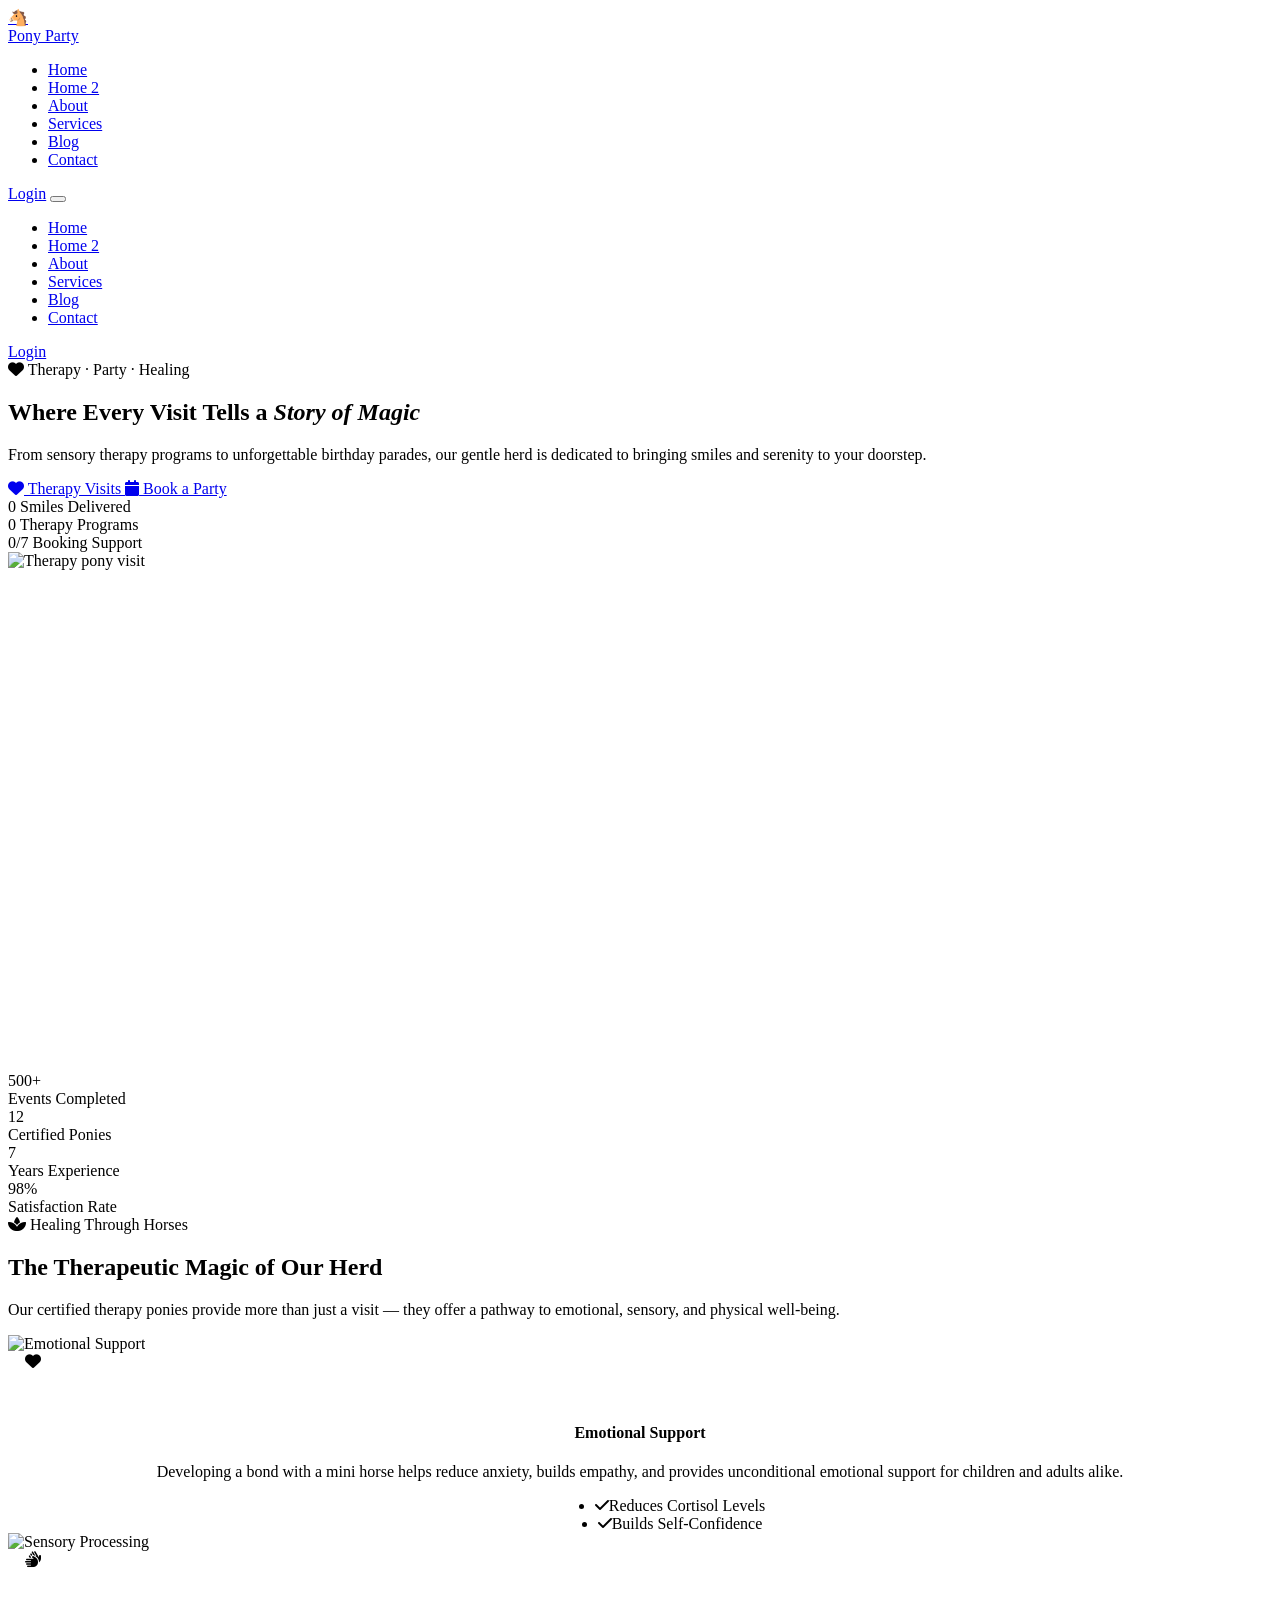
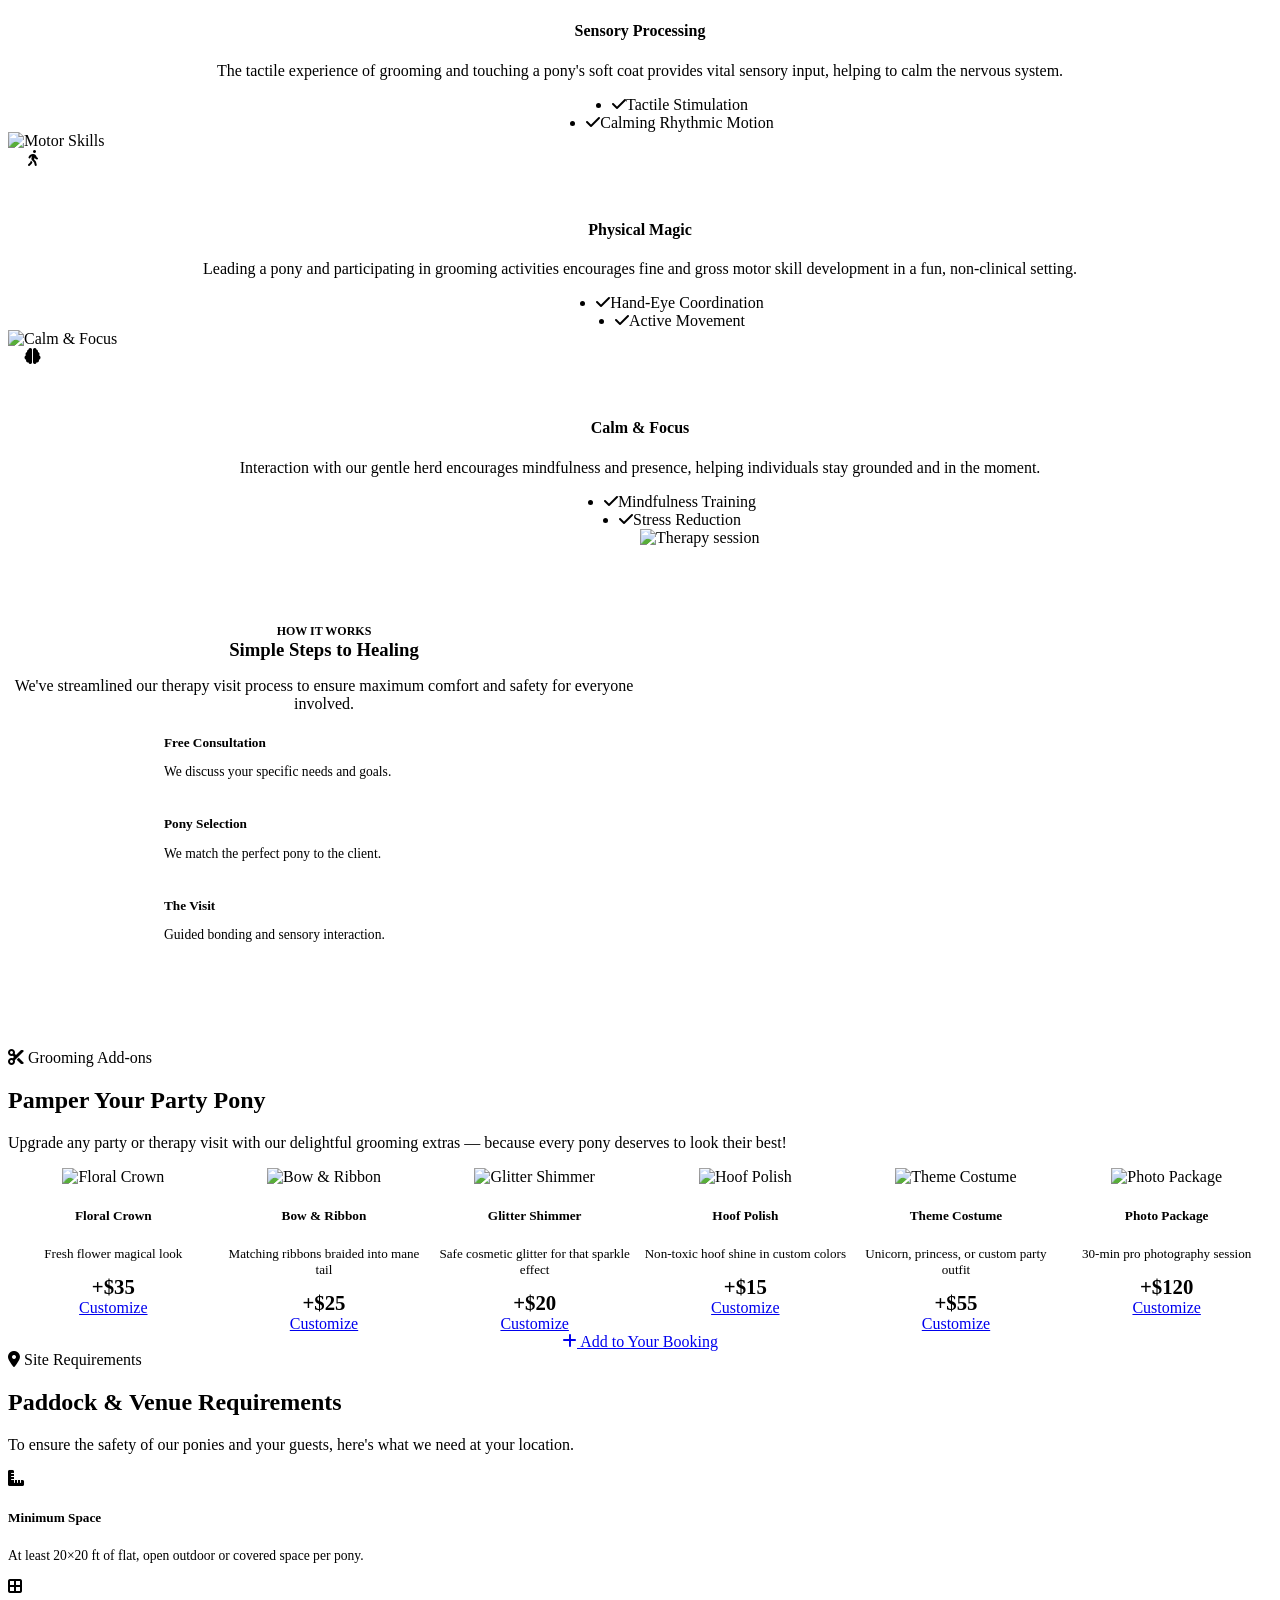
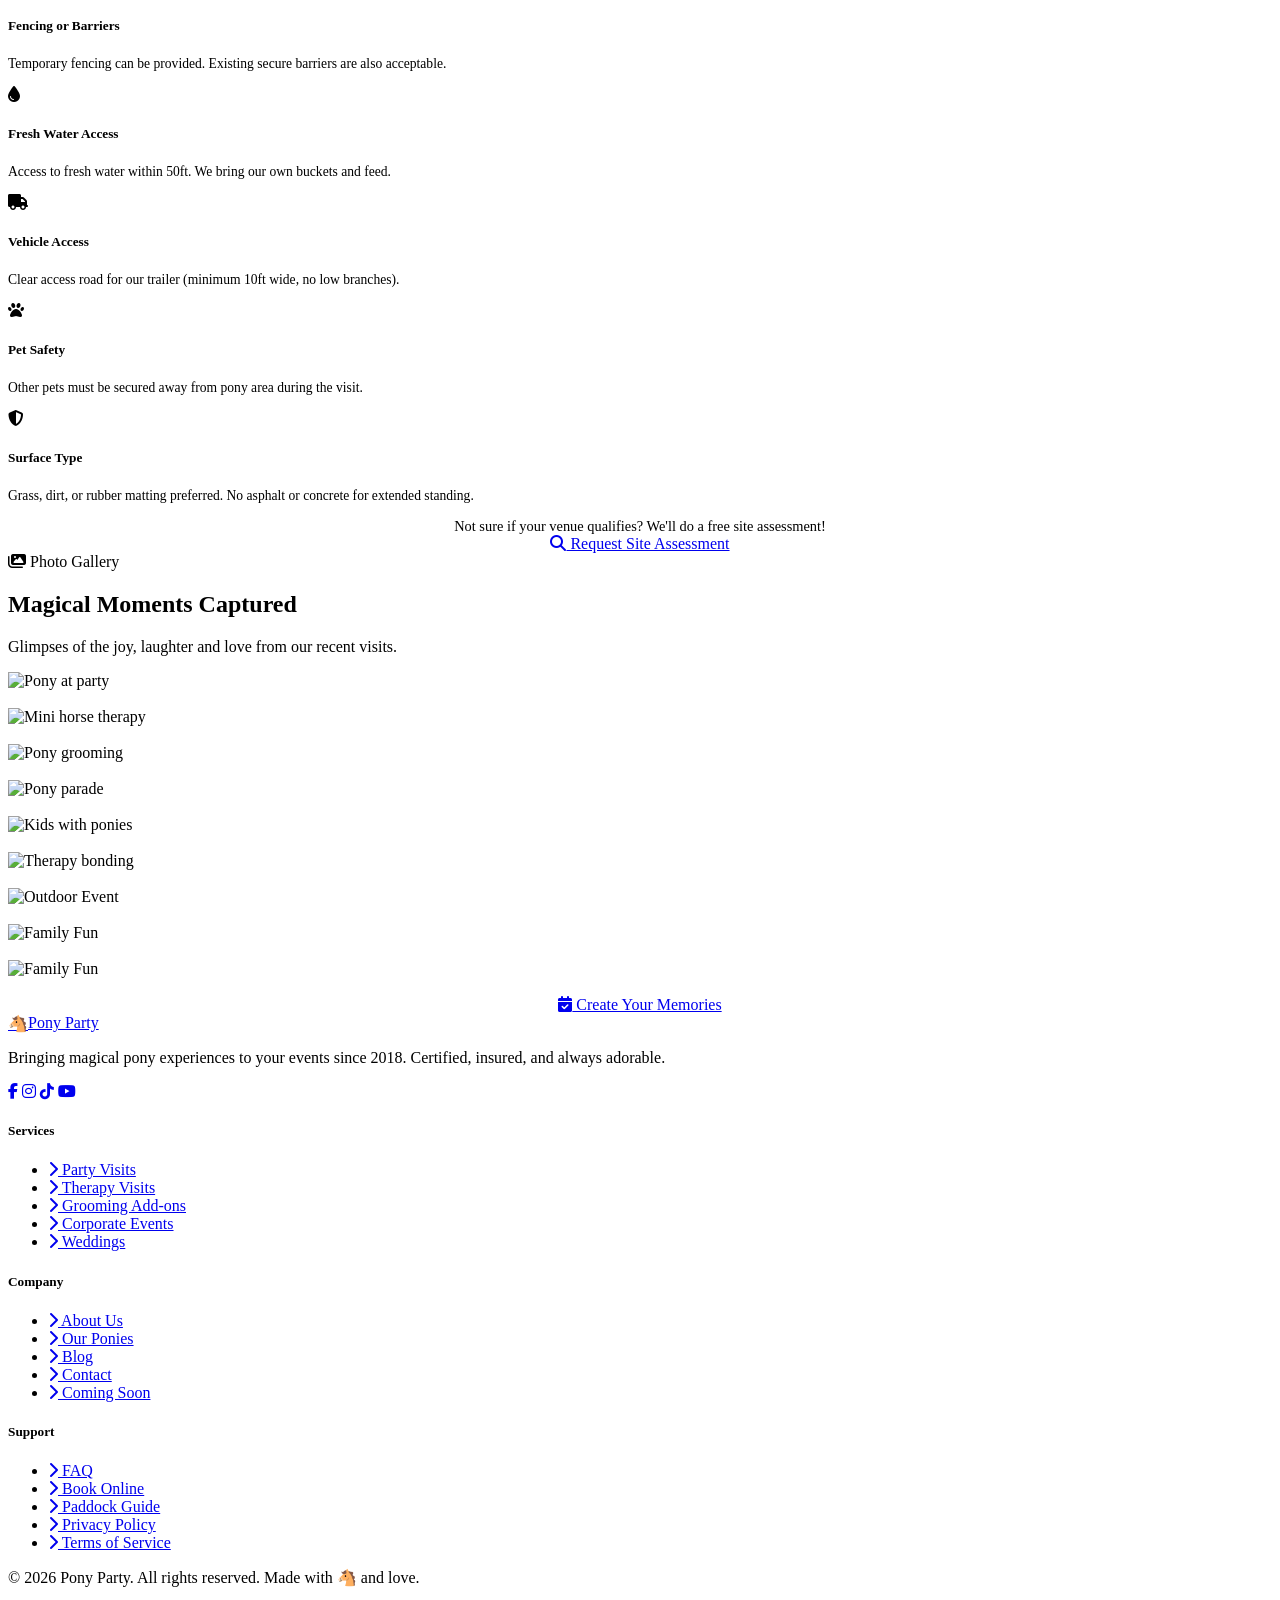
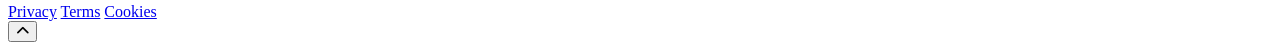
==== pages/home2.html @ 67e4e430 "first commit" ====
<!DOCTYPE html>
<html lang="en" dir="ltr" data-theme="light">
<head>
  <meta charset="UTF-8">
  <meta name="viewport" content="width=device-width, initial-scale=1.0">
  <meta name="description" content="Pony Party - Mini Horse Therapy Visits, grooming, party packages and online booking.">
  <title>Pony Party | Home 2 - Therapy & Party Experiences</title>
  <link rel="preconnect" href="https://fonts.googleapis.com">
  <link href="https://fonts.googleapis.com/css2?family=Playfair+Display:ital,wght@0,400;0,600;0,700;0,900;1,400&family=DM+Sans:ital,wght@0,300;0,400;0,500;0,600;1,300&display=swap" rel="stylesheet">
  <link rel="stylesheet" href="https://cdnjs.cloudflare.com/ajax/libs/font-awesome/6.5.0/css/all.min.css">
  <link rel="stylesheet" href="../assets/css/style.css">
  <link rel="stylesheet" href="../assets/css/dark-mode.css">
  <link rel="stylesheet" href="../assets/css/rtl.css">
  <link rel="icon" type="image/png" href="../assets/images/favicon.png">
  <style>
    .hero2 {
      min-height: calc(100vh - var(--header-height));
      display: grid;
      place-items: center;
      background: linear-gradient(135deg, var(--bg-secondary) 0%, var(--bg-primary) 100%);
      position: relative;
      overflow: hidden;
    }
    .hero2-pattern {
      position: absolute;
      inset: 0;
      background-image: radial-gradient(circle at 1px 1px, var(--border-color) 1px, transparent 0);
      background-size: 32px 32px;
      opacity: 0.6;
    }
    .hero2-content {
      position: relative;
      text-align: center;
      padding: var(--space-12) var(--space-6);
    }
    .hero2-visual {
      display: flex;
      justify-content: center;
      gap: var(--space-4);
      flex-wrap: wrap;
      margin: var(--space-10) 0;
    }
    .hero2-card-mini {
      background: var(--bg-card);
      border: 1px solid var(--border-color);
      border-radius: var(--radius-xl);
      padding: var(--space-5);
      width: 200px;
      text-align: center;
      box-shadow: var(--shadow-md);
      transition: transform var(--transition-spring);
      animation: float 5s ease-in-out infinite;
    }
    .hero2-card-mini:nth-child(2) { animation-delay: -1.5s; }
    .hero2-card-mini:nth-child(3) { animation-delay: -3s; }
    .hero2-card-mini:hover { transform: translateY(-8px) !important; }
    .hero2-card-mini .card-emoji { font-size: 2.5rem; margin-bottom: var(--space-2); }
    .hero2-card-mini h5 { font-size: 0.9rem; }

    .timeline { position: relative; }
    .timeline::before {
      content: '';
      position: absolute;
      left: 50%;
      top: 0;
      bottom: 0;
      width: 2px;
      background: linear-gradient(180deg, var(--primary), var(--secondary));
      transform: translateX(-50%);
    }
    .timeline-item {
      display: flex;
      gap: var(--space-8);
      margin-bottom: var(--space-10);
      align-items: center;
    }
    .timeline-item:nth-child(even) { flex-direction: row-reverse; }
    .timeline-side { flex: 1; }
    .timeline-dot {
      width: 48px;
      height: 48px;
      border-radius: 50%;
      background: linear-gradient(135deg, var(--primary), var(--secondary));
      display: flex;
      align-items: center;
      justify-content: center;
      color: #fff;
      font-size: 1.2rem;
      flex-shrink: 0;
      box-shadow: 0 4px 16px var(--primary-glow);
      position: relative;
      z-index: 1;
    }
    .timeline-content {
      background: var(--bg-card);
      border: 1px solid var(--border-color);
      border-radius: var(--radius-lg);
      padding: var(--space-6);
      box-shadow: var(--shadow-sm);
      transition: all var(--transition-base);
    }
    .timeline-content:hover {
      box-shadow: var(--shadow-md);
      border-color: var(--primary-light);
    }
    @media (max-width: 767px) {
      .timeline::before { left: 24px; }
      .timeline-item { flex-direction: column !important; padding-left: 60px; }
      .timeline-dot { position: absolute; left: 0; }
      .timeline-item { position: relative; }
      .timeline-side { display: none; }
    }

    .grooming-grid {
      display: grid;
      grid-template-columns: repeat(auto-fit, minmax(200px, 1fr));
      gap: var(--space-5);
    }
    .grooming-item {
      background: var(--bg-card);
      border: 1px solid var(--border-color);
      border-radius: var(--radius-lg);
      padding: var(--space-5);
      text-align: center;
      transition: all var(--transition-spring);
    }
    .grooming-item:hover {
      transform: translateY(-6px);
      box-shadow: var(--shadow-md);
      border-color: var(--primary-light);
    }
    .grooming-icon {
      font-size: 2rem;
      margin-bottom: var(--space-3);
      display: block;
    }
    .grooming-price {
      font-family: var(--font-display);
      font-size: 1.3rem;
      font-weight: 700;
      color: var(--primary);
      margin-top: var(--space-2);
    }

    /* Image Height Fix for Desktop/1024px */
    @media (min-width: 1024px) {
      .hero-img-main {
        min-height: 520px !important;
        object-fit: cover;
      }
      .therapy-info {
        display: grid;
        grid-template-columns: 1fr 1fr;
        gap: var(--space-8);
        align-items: center;
      }
      .therapy-info-image {
        min-height: 520px !important;
        object-fit: cover;
      }
    }

    @media (max-width: 1023px) {
      .therapy-info {
        display: flex;
        flex-direction: column;
        gap: var(--space-8);
      }
    }

    .therapy-info-image {
       width: 100%;
       border-radius: var(--radius-lg);
       box-shadow: var(--shadow-lg);
    }

    .therapy-steps {
      display: flex;
      flex-direction: column;
      gap: var(--space-4);
      text-align: left;
      max-width: 400px;
      margin: 0 auto;
    }
    .therapy-step {
      display: flex;
      gap: var(--space-4);
      align-items: center;
    }
    .step-num {
      width: 40px;
      height: 40px;
      border-radius: 50%;
      background: var(--primary);
      color: #fff;
      display: flex;
      align-items: center;
      justify-content: center;
      font-weight: 700;
      flex-shrink: 0;
    }
  </style>
</head>
<body>

  <!-- HEADER -->
  <header class="site-header">
    <div class="container">
      <div class="header-inner">
        <a href="../index.html" class="brand">
          <div class="brand-logo">🐴</div>
          <span class="brand-name">Pony Party</span>
        </a>
        <nav class="header-nav">
          <ul class="nav-list">
            <li><a href="../index.html" class="nav-link">Home</a></li>
            <li><a href="home2.html" class="nav-link active">Home 2</a></li>
            <li><a href="about.html" class="nav-link">About</a></li>
            <li><a href="services.html" class="nav-link">Services</a></li>
            <li><a href="blog.html" class="nav-link">Blog</a></li>
            <li><a href="contact.html" class="nav-link">Contact</a></li>
          </ul>
        </nav>
        <div class="header-actions">
          <a href="login.html" class="btn-login hide-mobile">Login</a>
          <button class="hamburger" aria-label="Open menu" aria-expanded="false">
            <span></span><span></span><span></span>
          </button>
        </div>
      </div>
    </div>
  </header>

  <div class="mobile-menu">
    <ul class="mobile-nav-list">
      <li><a href="../index.html" class="mobile-nav-link">Home</a></li>
      <li><a href="home2.html" class="mobile-nav-link active">Home 2</a></li>
      <li><a href="about.html" class="mobile-nav-link">About</a></li>
      <li><a href="services.html" class="mobile-nav-link">Services</a></li>
      <li><a href="blog.html" class="mobile-nav-link">Blog</a></li>
      <li><a href="contact.html" class="mobile-nav-link">Contact</a></li>
    </ul>
    <div class="mobile-menu-footer">
      <a href="login.html" class="btn btn-primary btn-lg" style="width:100%;justify-content:center;">Login</a>
    </div>
  </div>

  <main>

    <!-- SECTION 1: HERO 2 -->
    <section class="hero" style="background: linear-gradient(135deg, var(--bg-secondary) 0%, var(--bg-primary) 100%);">
      <div class="container">
        <div class="hero-inner">
          <div class="hero-content">
            <div class="hero-badge reveal">
              <i class="fas fa-heart"></i> Therapy · Party · Healing
            </div>
            <h1 class="reveal">
              Where Every Visit Tells a <em>Story of Magic</em>
            </h1>
            <p class="hero-desc reveal">
              From sensory therapy programs to unforgettable birthday parades, our gentle herd is dedicated to bringing smiles and serenity to your doorstep.
            </p>
            <div class="cta-actions reveal">
              <a href="services.html#therapy" class="btn btn-primary btn-lg">
                <i class="fas fa-heart"></i> Therapy Visits
              </a>
              <a href="contact.html#booking" class="btn btn-ghost btn-lg">
                <i class="fas fa-calendar"></i> Book a Party
              </a>
            </div>
            <div class="hero-stats reveal">
              <div class="hero-stat">
                <span class="stat-num" data-count="1200" data-suffix="+">0</span>
                <span class="stat-label">Smiles Delivered</span>
              </div>
              <div class="hero-stat">
                <span class="stat-num" data-count="15" data-suffix="+">0</span>
                <span class="stat-label">Therapy Programs</span>
              </div>
              <div class="hero-stat">
                <span class="stat-num" data-count="24" data-suffix="/7">0/7</span>
                <span class="stat-label">Booking Support</span>
              </div>
            </div>
          </div>

          <div class="hero-image-col">
            <img
              src="https://poniesandpipsqueaks.com/wp-content/uploads/2023/05/Elderly-with-pony-1024x682.webp"
              alt="Therapy pony visit"
              class="hero-img-main"
              width="560" height="420"
              loading="eager"
            >
          </div>
        </div>
      </div>
    </section>

    <!-- SECTION 2: STATS -->
    <div class="stats-bar">
      <div class="container">
        <div class="stats-bar-inner">
          <div class="stat-item">
            <div class="stat-number" data-count="500" data-suffix="+">500+</div>
            <div class="stat-label">Events Completed</div>
          </div>
          <div class="stat-item">
            <div class="stat-number" data-count="12">12</div>
            <div class="stat-label">Certified Ponies</div>
          </div>
          <div class="stat-item">
            <div class="stat-number" data-count="7">7</div>
            <div class="stat-label">Years Experience</div>
          </div>
          <div class="stat-item">
            <div class="stat-number" data-count="98" data-suffix="%">98%</div>
            <div class="stat-label">Satisfaction Rate</div>
          </div>
        </div>
      </div>
    </div>

    <!-- SECTION 3: HEALING THROUGH HORSES -->
    <section class="section" id="therapy">
      <div class="container">
        <div class="section-header reveal">
          <span class="eyebrow"><i class="fas fa-spa"></i> Healing Through Horses</span>
          <h2>The Therapeutic Magic of Our Herd</h2>
          <p>Our certified therapy ponies provide more than just a visit — they offer a pathway to emotional, sensory, and physical well-being.</p>
        </div>

        <div class="grid therapy-grid">
          <!-- Therapy Card 1 -->
          <div class="card reveal reveal-delay-1">
            <div class="card-img-wrap">
              <img src="https://caringuk.co.uk/wp-content/uploads/2024/06/Picture1.png" alt="Emotional Support" class="card-img">
            </div>
            <div class="card-body" style="text-align:center;align-items:center;">
              <div class="card-icon" style="margin:0 auto var(--space-4);width:50px;height:50px;"><i class="fas fa-heart"></i></div>
              <h4>Emotional Support</h4>
              <p>Developing a bond with a mini horse helps reduce anxiety, builds empathy, and provides unconditional emotional support for children and adults alike.</p>
              <ul class="price-features" style="border:none;margin-bottom:0;width:100%;display:flex;flex-direction:column;align-items:center;">
                <li style="border:none;padding:var(--space-1) 0;justify-content:center;width:auto;"><span class="check"><i class="fas fa-check"></i></span>Reduces Cortisol Levels</li>
                <li style="border:none;padding:var(--space-1) 0;justify-content:center;width:auto;"><span class="check"><i class="fas fa-check"></i></span>Builds Self-Confidence</li>
              </ul>
            </div>
          </div>

          <!-- Therapy Card 2 -->
          <div class="card reveal reveal-delay-2">
            <div class="card-img-wrap">
              <img src="https://www.takeheartcounseling.com/wp-content/uploads/2025/12/464140.jpg" alt="Sensory Processing" class="card-img">
            </div>
            <div class="card-body" style="text-align:center;align-items:center;">
              <div class="card-icon" style="margin:0 auto var(--space-4);width:50px;height:50px;"><i class="fas fa-hands"></i></div>
              <h4>Sensory Processing</h4>
              <p>The tactile experience of grooming and touching a pony's soft coat provides vital sensory input, helping to calm the nervous system.</p>
              <ul class="price-features" style="border:none;margin-bottom:0;width:100%;display:flex;flex-direction:column;align-items:center;">
                <li style="border:none;padding:var(--space-1) 0;justify-content:center;width:auto;"><span class="check"><i class="fas fa-check"></i></span>Tactile Stimulation</li>
                <li style="border:none;padding:var(--space-1) 0;justify-content:center;width:auto;"><span class="check"><i class="fas fa-check"></i></span>Calming Rhythmic Motion</li>
              </ul>
            </div>
          </div>

          <!-- Therapy Card 3 -->
          <div class="card reveal reveal-delay-3">
            <div class="card-img-wrap">
              <img src="https://myhero.com/content/images/thumbs/0029912_magic-the-therapy-horse.jpeg" alt="Motor Skills" class="card-img">
            </div>
            <div class="card-body" style="text-align:center;align-items:center;">
              <div class="card-icon" style="margin:0 auto var(--space-4);width:50px;height:50px;"><i class="fas fa-walking"></i></div>
              <h4>Physical Magic</h4>
              <p>Leading a pony and participating in grooming activities encourages fine and gross motor skill development in a fun, non-clinical setting.</p>
              <ul class="price-features" style="border:none;margin-bottom:0;width:100%;display:flex;flex-direction:column;align-items:center;">
                <li style="border:none;padding:var(--space-1) 0;justify-content:center;width:auto;"><span class="check"><i class="fas fa-check"></i></span>Hand-Eye Coordination</li>
                <li style="border:none;padding:var(--space-1) 0;justify-content:center;width:auto;"><span class="check"><i class="fas fa-check"></i></span>Active Movement</li>
              </ul>
            </div>
          </div>

          <!-- Therapy Card 4 -->
          <div class="card reveal reveal-delay-4">
            <div class="card-img-wrap">
              <img src="https://nutritionhealthreview.com/wp-content/uploads/2024/08/horse-therapy-1024x682.jpg" alt="Calm & Focus" class="card-img">
            </div>
            <div class="card-body" style="text-align:center;align-items:center;">
              <div class="card-icon" style="margin:0 auto var(--space-4);width:50px;height:50px;"><i class="fas fa-brain"></i></div>
              <h4>Calm & Focus</h4>
              <p>Interaction with our gentle herd encourages mindfulness and presence, helping individuals stay grounded and in the moment.</p>
              <ul class="price-features" style="border:none;margin-bottom:0;width:100%;display:flex;flex-direction:column;align-items:center;">
                <li style="border:none;padding:var(--space-1) 0;justify-content:center;width:auto;"><span class="check"><i class="fas fa-check"></i></span>Mindfulness Training</li>
                <li style="border:none;padding:var(--space-1) 0;justify-content:center;width:auto;"><span class="check"><i class="fas fa-check"></i></span>Stress Reduction</li>
              </ul>
            </div>
          </div>
        </div>

        <div style="margin-top:var(--space-12);" class="reveal">
          <div class="therapy-info">
            <div style="text-align:center;">
              <span class="eyebrow" style="background:var(--primary-glow);color:var(--primary);padding:var(--space-1) var(--space-3);border-radius:var(--radius-full);font-size:0.75rem;font-weight:700;">HOW IT WORKS</span>
              <h3 style="margin:var(--space-4) 0;">Simple Steps to Healing</h3>
              <p style="margin-bottom:var(--space-8);">We've streamlined our therapy visit process to ensure maximum comfort and safety for everyone involved.</p>
              
              <div class="therapy-steps">
                <div class="therapy-step">
                  <div class="step-num">1</div>
                  <div>
                    <h5 style="margin-bottom:2px;">Free Consultation</h5>
                    <p style="font-size:0.85rem;color:var(--text-muted);">We discuss your specific needs and goals.</p>
                  </div>
                </div>
                <div class="therapy-step">
                  <div class="step-num">2</div>
                  <div>
                    <h5 style="margin-bottom:2px;">Pony Selection</h5>
                    <p style="font-size:0.85rem;color:var(--text-muted);">We match the perfect pony to the client.</p>
                  </div>
                </div>
                <div class="therapy-step">
                  <div class="step-num">3</div>
                  <div>
                    <h5 style="margin-bottom:2px;">The Visit</h5>
                    <p style="font-size:0.85rem;color:var(--text-muted);">Guided bonding and sensory interaction.</p>
                  </div>
                </div>
              </div>
            </div>
            <div>
              <img src="https://emilyarrandequinemassage.com/wp-content/uploads/2025/04/pexels-photo-7882338.jpg?w=1024" alt="Therapy session" class="therapy-info-image">
            </div>
          </div>
        </div>
      </div>
    </section>

    <!-- SECTION 4: GROOMING ADD-ONS -->
    <section class="section" style="background:var(--bg-secondary);" id="grooming">
      <div class="container">
        <div class="section-header reveal">
          <span class="eyebrow"><i class="fas fa-cut"></i> Grooming Add-ons</span>
          <h2>Pamper Your Party Pony</h2>
          <p>Upgrade any party or therapy visit with our delightful grooming extras — because every pony deserves to look their best!</p>
        </div>

        <div class="grooming-grid">
          <div class="grooming-item reveal reveal-delay-1">
            <div class="card-img-wrap"><img src="https://media.cowgirlmagazine.com/kdnyymjbtbf/uploads/2016/05/06/pony-with-a-flower-crown.jpg" class="card-img" alt="Floral Crown"></div>
            <div class="grooming-content">
              <h5>Floral Crown</h5>
              <p style="font-size:0.82rem;color:var(--text-muted);">Fresh flower magical look</p>
              <div class="grooming-price">+$35</div>
              <a href="contact.html#booking" class="btn btn-sm btn-secondary" style="margin-top: var(--space-3); width: 100%; justify-content: center;">Customize</a>
            </div>
          </div>
          <div class="grooming-item reveal reveal-delay-2">
            <div class="card-img-wrap"><img src="https://media.istockphoto.com/id/607774754/photo/horse-mane-tied-and-decorated-with-green-ribbons-detail.jpg?s=612x612&w=0&k=20&c=AOhCoRt6B7afik-pl5UnKDZkY037OnsKyT70HuGcYEA=" class="card-img" alt="Bow & Ribbon"></div>
            <div class="grooming-content">
              <h5>Bow & Ribbon</h5>
              <p style="font-size:0.82rem;color:var(--text-muted);">Matching ribbons braided into mane tail</p>
              <div class="grooming-price">+$25</div>
              <a href="contact.html#booking" class="btn btn-sm btn-secondary" style="margin-top: var(--space-3); width: 100%; justify-content: center;">Customize</a>
            </div>
          </div>
          <div class="grooming-item reveal reveal-delay-3">
            <div class="card-img-wrap"><img src="https://content.api.news/v3/images/bin/09083f99f273385ae71b16b475bbad46" class="card-img" alt="Glitter Shimmer"></div>
            <div class="grooming-content">
              <h5>Glitter Shimmer</h5>
              <p style="font-size:0.82rem;color:var(--text-muted);">Safe cosmetic glitter for that sparkle effect</p>
              <div class="grooming-price">+$20</div>
              <a href="contact.html#booking" class="btn btn-sm btn-secondary" style="margin-top: var(--space-3); width: 100%; justify-content: center;">Customize</a>
            </div>
          </div>
          <div class="grooming-item reveal reveal-delay-4">
            <div class="card-img-wrap"><img src="https://ratsavarustus24.ee/wp-content/uploads/2025/08/HIGL7057-2.jpg" class="card-img" alt="Hoof Polish"></div>
            <div class="grooming-content">
              <h5>Hoof Polish</h5>
              <p style="font-size:0.82rem;color:var(--text-muted);">Non-toxic hoof shine in custom colors</p>
              <div class="grooming-price">+$15</div>
              <a href="contact.html#booking" class="btn btn-sm btn-secondary" style="margin-top: var(--space-3); width: 100%; justify-content: center;">Customize</a>
            </div>
          </div>
          <div class="grooming-item reveal">
            <div class="card-img-wrap"><img src="https://media.istockphoto.com/id/1405524842/photo/horses-for-children-to-ride.jpg?s=612x612&w=0&k=20&c=6XLp9R4GmH5HiQswVJNhCioC6q5CoErQ5zTeTvoGAno=" class="card-img" alt="Theme Costume"></div>
            <div class="grooming-content">
              <h5>Theme Costume</h5>
              <p style="font-size:0.82rem;color:var(--text-muted);">Unicorn, princess, or custom party outfit</p>
              <div class="grooming-price">+$55</div>
              <a href="contact.html#booking" class="btn btn-sm btn-secondary" style="margin-top: var(--space-3); width: 100%; justify-content: center;">Customize</a>
            </div>
          </div>
          <div class="grooming-item reveal reveal-delay-1">
            <div class="card-img-wrap"><img src="https://i.pinimg.com/originals/d3/b2/b9/d3b2b90291a4333e2126388eb404f0aa.jpg" class="card-img" alt="Photo Package"></div>
            <div class="grooming-content">
              <h5>Photo Package</h5>
              <p style="font-size:0.82rem;color:var(--text-muted);">30-min pro photography session</p>
              <div class="grooming-price">+$120</div>
              <a href="contact.html#booking" class="btn btn-sm btn-secondary" style="margin-top: var(--space-3); width: 100%; justify-content: center;">Customize</a>
            </div>
          </div>
        </div>

        <div style="text-align:center;margin-top:var(--space-8);" class="reveal">
          <a href="contact.html#booking" class="btn btn-primary btn-lg">
            <i class="fas fa-plus"></i> Add to Your Booking
          </a>
        </div>
      </div>
    </section>

    <!-- SECTION 5: PADDOCK REQUIREMENTS -->
    <section class="section">
      <div class="container">
        <div class="section-header reveal">
          <span class="eyebrow"><i class="fas fa-map-marker-alt"></i> Site Requirements</span>
          <h2>Paddock & Venue Requirements</h2>
          <p>To ensure the safety of our ponies and your guests, here's what we need at your location.</p>
        </div>

        <div class="requirements-list">
          <div class="req-item reveal reveal-delay-1">
            <div class="req-icon"><i class="fas fa-ruler-combined"></i></div>
            <h5>Minimum Space</h5>
            <p style="font-size:0.85rem;">At least 20×20 ft of flat, open outdoor or covered space per pony.</p>
          </div>
          <div class="req-item reveal reveal-delay-2">
            <div class="req-icon"><i class="fas fa-border-all"></i></div>
            <h5>Fencing or Barriers</h5>
            <p style="font-size:0.85rem;">Temporary fencing can be provided. Existing secure barriers are also acceptable.</p>
          </div>
          <div class="req-item reveal reveal-delay-3">
            <div class="req-icon"><i class="fas fa-tint"></i></div>
            <h5>Fresh Water Access</h5>
            <p style="font-size:0.85rem;">Access to fresh water within 50ft. We bring our own buckets and feed.</p>
          </div>
          <div class="req-item reveal reveal-delay-4">
            <div class="req-icon"><i class="fas fa-truck"></i></div>
            <h5>Vehicle Access</h5>
            <p style="font-size:0.85rem;">Clear access road for our trailer (minimum 10ft wide, no low branches).</p>
          </div>
          <div class="req-item reveal">
            <div class="req-icon"><i class="fas fa-paw"></i></div>
            <h5>Pet Safety</h5>
            <p style="font-size:0.85rem;">Other pets must be secured away from pony area during the visit.</p>
          </div>
          <div class="req-item reveal reveal-delay-1">
            <div class="req-icon"><i class="fas fa-shield-alt"></i></div>
            <h5>Surface Type</h5>
            <p style="font-size:0.85rem;">Grass, dirt, or rubber matting preferred. No asphalt or concrete for extended standing.</p>
          </div>
        </div>

        <div style="margin-top:var(--space-8);text-align:center;" class="reveal">
          <p style="font-size:0.9rem;color:var(--text-muted);margin-bottom:var(--space-4);">
            Not sure if your venue qualifies? We'll do a free site assessment!
          </p>
          <a href="contact.html" class="btn btn-secondary btn-lg">
            <i class="fas fa-search"></i> Request Site Assessment
          </a>
        </div>
      </div>
    </section>

    <!-- SECTION 6: GALLERY -->
    <section class="section" style="background:var(--bg-secondary);">
      <div class="container">
        <div class="section-header reveal">
          <span class="eyebrow"><i class="fas fa-images"></i> Photo Gallery</span>
          <h2>Magical Moments Captured</h2>
          <p>Glimpses of the joy, laughter and love from our recent visits.</p>
        </div>

        <div class="grid gallery-grid reveal">
          <div class="gallery-item">
            <img src="https://prod-img.belfasttelegraph.co.uk/public/incoming/726rsj-three-year-old-leo-with-mum-laura-moley-and-amy-the-shetland-pony/alternates/WIDTH_1440/Three-year-old%20Leo%20with%20mum%20Laura%20Moley%20and%20Amy%20the%20Shetland%20pony" alt="Pony at party" class="gallery-img" loading="lazy">
            <div class="gallery-overlay">
              <span style="color:#fff;font-size:0.85rem;font-weight:600;">Birthday Party</span>
            </div>
          </div>
          <div class="gallery-item">
            <img src="https://images.squarespace-cdn.com/content/v1/5e29d66ce4ed2f69fce0746a/1cfd5c78-10d4-4af2-8030-ff1590ba6abb/South+Atlanta+Photography+-+Emogene+and+Sky+the+Unicorn+-+July+27+2024+-+DSC_5426+-+Retouched+-+WEB.jpg" alt="Mini horse therapy" class="gallery-img" loading="lazy">
            <div class="gallery-overlay">
              <span style="color:#fff;font-size:0.85rem;font-weight:600;">Therapy Visit</span>
            </div>
          </div>
          <div class="gallery-item">
            <img src="https://dynamic-media-cdn.tripadvisor.com/media/photo-o/2b/d8/28/46/meet-the-unicorn-groom.jpg?w=1200&h=-1&s=1" alt="Pony grooming" class="gallery-img" loading="lazy">
            <div class="gallery-overlay">
              <span style="color:#fff;font-size:0.85rem;font-weight:600;">Grooming Session</span>
            </div>
          </div>
          <div class="gallery-item">
            <img src="https://images.squarespace-cdn.com/content/v1/637b3870ca709c0ca48da467/1688189174745-7QUFK3BYH2ZXGQR8SM0B/61.jpg" alt="Pony parade" class="gallery-img" loading="lazy">
            <div class="gallery-overlay">
              <span style="color:#fff;font-size:0.85rem;font-weight:600;">Pony Parade</span>
            </div>
          </div>
          <div class="gallery-item">
            <img src="https://poniesandpipsqueaks.com/wp-content/uploads/2024/10/Cowboy-Campout-1024x683.jpg" alt="Kids with ponies" class="gallery-img" loading="lazy">
            <div class="gallery-overlay">
              <span style="color:#fff;font-size:0.85rem;font-weight:600;">Kids & Ponies</span>
            </div>
          </div>
          <div class="gallery-item">
            <img src="https://assets.newsweek.com/wp-content/uploads/2025/08/1897449-pony-field.jpg" alt="Therapy bonding" class="gallery-img" loading="lazy">
            <div class="gallery-overlay">
              <span style="color:#fff;font-size:0.85rem;font-weight:600;">Therapy Bonding</span>
            </div>
          </div>
          <div class="gallery-item">
            <img src="https://static.givealittle.co.nz/assets/hero/7ba1e979-799c-4203-831e-a7d100ea595c-1000" alt="Outdoor Event" class="gallery-img" loading="lazy">
            <div class="gallery-overlay">
              <span style="color:#fff;font-size:0.85rem;font-weight:600;">Outdoor Events</span>
            </div>
          </div>
          <div class="gallery-item">
            <img src="https://lichtblickhof.at/wp-content/uploads/2024/04/Equotherapie.png" alt="Family Fun" class="gallery-img" loading="lazy">
            <div class="gallery-overlay">
              <span style="color:#fff;font-size:0.85rem;font-weight:600;">Family Fun</span>
            </div>
          </div>
          <div class="gallery-item">
            <img src="https://axisfoundation.org/wp-content/uploads/2024/07/Park-Lane-Stables-WEb.jpg-2.jpg" alt="Family Fun" class="gallery-img" loading="lazy">
            <div class="gallery-overlay">
              <span style="color:#fff;font-size:0.85rem;font-weight:600;">Family Fun</span>
            </div>
          </div>
        </div>
        <div style="text-align:center;margin-top:var(--space-8);" class="reveal">
          <a href="contact.html#booking" class="btn btn-primary btn-lg">
            <i class="fas fa-calendar-check"></i> Create Your Memories
          </a>
        </div>
      </div>
    </section>

  </main>

  <!-- FOOTER -->
  <footer class="site-footer" role="contentinfo">
    <div class="container">
      <div class="footer-grid">
        <div class="footer-brand">
          <a href="index.html" class="brand" style="margin-bottom:var(--space-4);display:inline-flex;">
            <div class="brand-logo">🐴</div>
            <span class="brand-name">Pony Party</span>
          </a>
          <p class="footer-desc">Bringing magical pony experiences to your events since 2018. Certified, insured, and always adorable.</p>
          <div class="footer-socials">
            <a href="#" class="social-icon" aria-label="Facebook"><i class="fab fa-facebook-f"></i></a>
            <a href="#" class="social-icon" aria-label="Instagram"><i class="fab fa-instagram"></i></a>
            <a href="#" class="social-icon" aria-label="TikTok"><i class="fab fa-tiktok"></i></a>
            <a href="#" class="social-icon" aria-label="YouTube"><i class="fab fa-youtube"></i></a>
          </div>
        </div>

        <div class="footer-col">
          <h5>Services</h5>
          <ul class="footer-links">
            <li><a href="pages/services.html" class="footer-link"><i class="fas fa-chevron-right"></i> Party Visits</a></li>
            <li><a href="pages/services.html#therapy" class="footer-link"><i class="fas fa-chevron-right"></i> Therapy Visits</a></li>
            <li><a href="pages/services.html#grooming" class="footer-link"><i class="fas fa-chevron-right"></i> Grooming Add-ons</a></li>
            <li><a href="pages/services.html#corporate" class="footer-link"><i class="fas fa-chevron-right"></i> Corporate Events</a></li>
            <li><a href="pages/services.html#weddings" class="footer-link"><i class="fas fa-chevron-right"></i> Weddings</a></li>
          </ul>
        </div>

        <div class="footer-col">
          <h5>Company</h5>
          <ul class="footer-links">
            <li><a href="pages/about.html" class="footer-link"><i class="fas fa-chevron-right"></i> About Us</a></li>
            <li><a href="pages/about.html#ponies" class="footer-link"><i class="fas fa-chevron-right"></i> Our Ponies</a></li>
            <li><a href="pages/blog.html" class="footer-link"><i class="fas fa-chevron-right"></i> Blog</a></li>
            <li><a href="pages/contact.html" class="footer-link"><i class="fas fa-chevron-right"></i> Contact</a></li>
            <li><a href="pages/coming-soon.html" class="footer-link"><i class="fas fa-chevron-right"></i> Coming Soon</a></li>
          </ul>
        </div>

        <div class="footer-col">
          <h5>Support</h5>
          <ul class="footer-links">
            <li><a href="pages/contact.html#faq" class="footer-link"><i class="fas fa-chevron-right"></i> FAQ</a></li>
            <li><a href="pages/contact.html#booking" class="footer-link"><i class="fas fa-chevron-right"></i> Book Online</a></li>
            <li><a href="#" class="footer-link"><i class="fas fa-chevron-right"></i> Paddock Guide</a></li>
            <li><a href="#" class="footer-link"><i class="fas fa-chevron-right"></i> Privacy Policy</a></li>
            <li><a href="#" class="footer-link"><i class="fas fa-chevron-right"></i> Terms of Service</a></li>
          </ul>
        </div>
      </div>

      <div class="footer-bottom">
        <p class="footer-copy">© 2026 Pony Party. All rights reserved. Made with 🐴 and love.</p>
        <div class="footer-bottom-links">
          <a href="#">Privacy</a>
          <a href="#">Terms</a>
          <a href="#">Cookies</a>
        </div>
      </div>
    </div>
  </footer>

  <button class="back-to-top"><i class="fas fa-chevron-up"></i></button>
  <script src="../assets/js/main.js"></script>
</body>
</html>
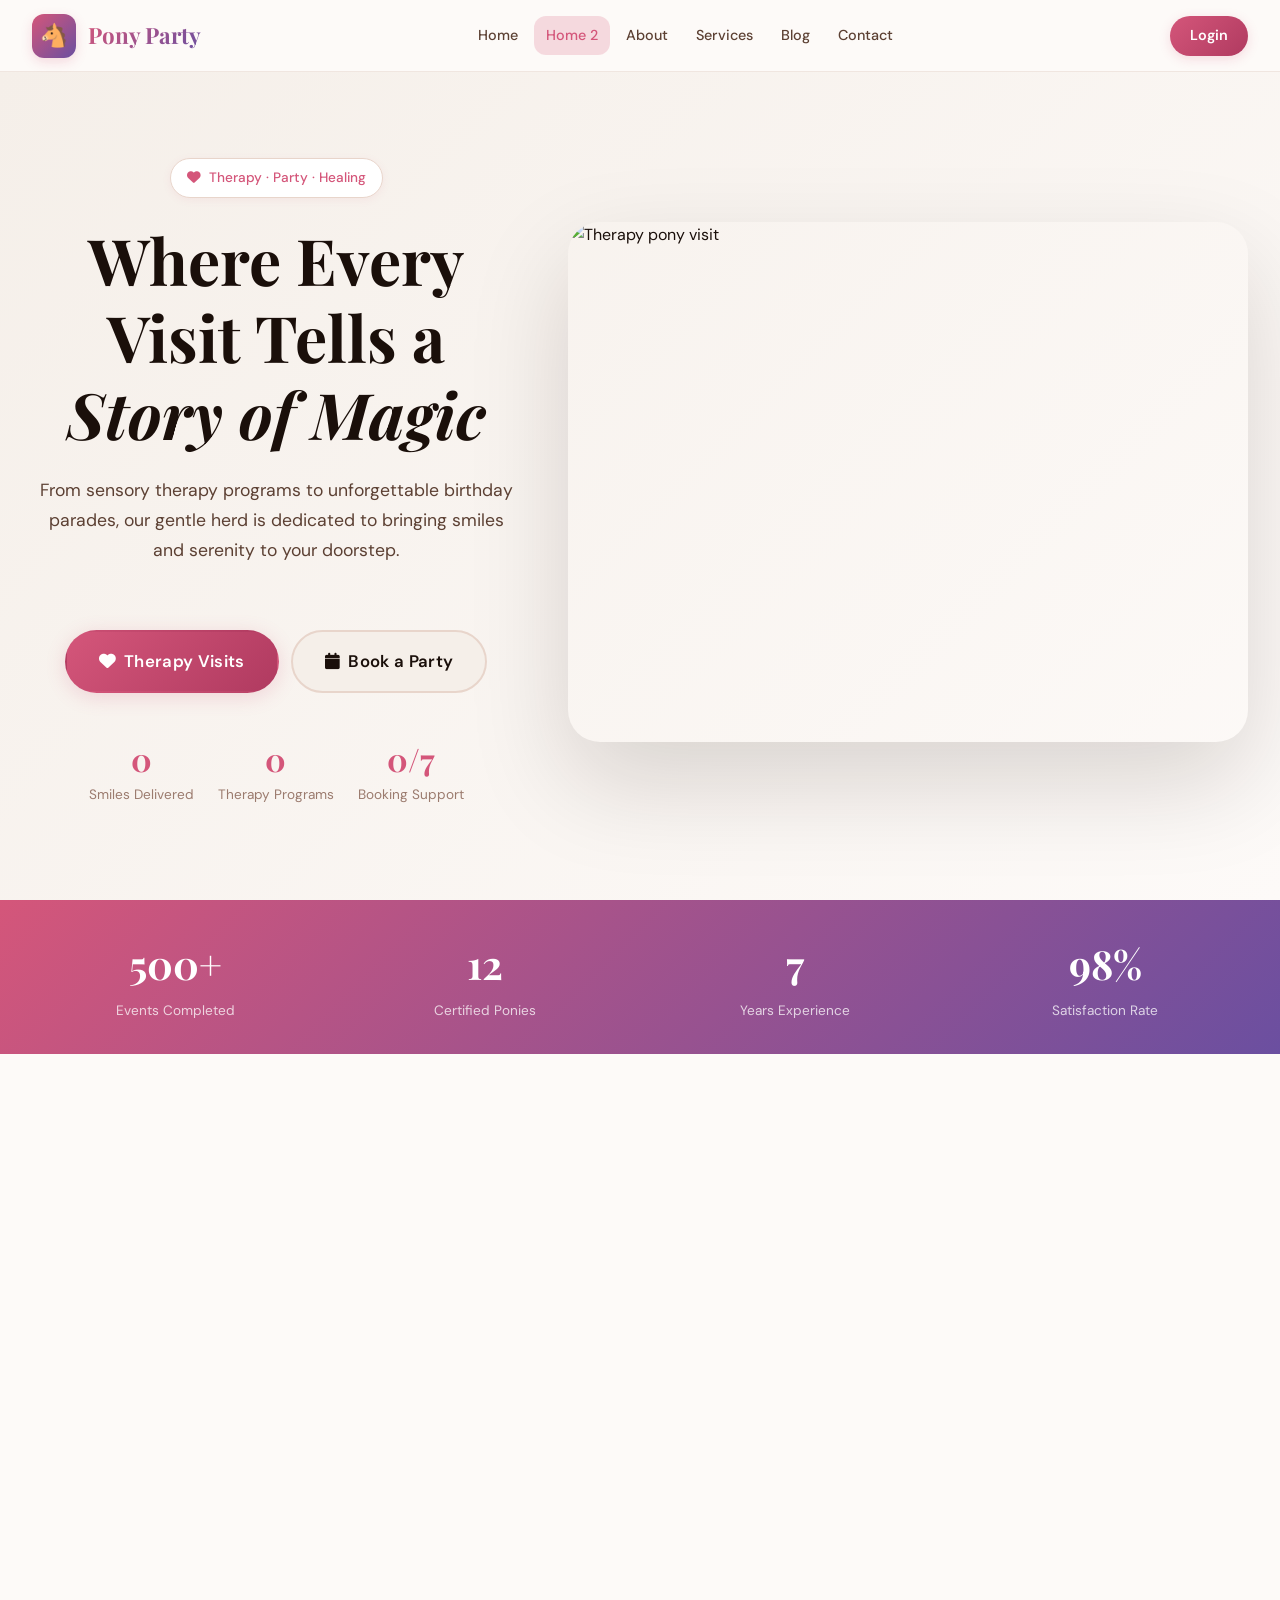
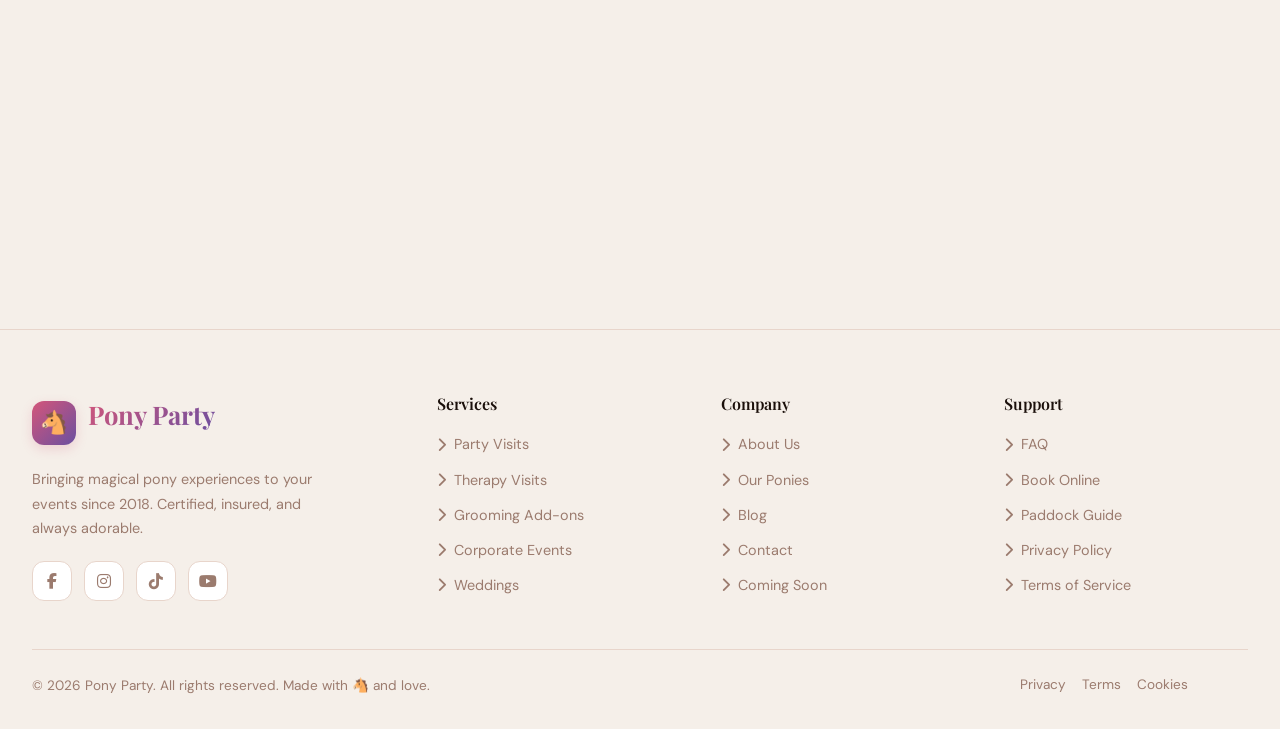
==== commit 5440c3a6: "U" ====
--- a/pages/home2.html
+++ b/pages/home2.html
@@ -331,67 +331,67 @@
           <p>Our certified therapy ponies provide more than just a visit — they offer a pathway to emotional, sensory, and physical well-being.</p>
         </div>
 
-        <div class="grid therapy-grid">
+        <div class="grid therapy-grid" style="display:grid;grid-template-columns:repeat(auto-fit, minmax(260px, 1fr));gap:var(--space-6);align-items:stretch;">
           <!-- Therapy Card 1 -->
-          <div class="card reveal reveal-delay-1">
+          <div class="card reveal reveal-delay-1" style="display:flex;flex-direction:column;height:100%;">
             <div class="card-img-wrap">
               <img src="https://caringuk.co.uk/wp-content/uploads/2024/06/Picture1.png" alt="Emotional Support" class="card-img">
             </div>
-            <div class="card-body" style="text-align:center;align-items:center;">
+            <div class="card-body" style="text-align:center;display:flex;flex-direction:column;align-items:center;padding:var(--space-6);flex:1;">
               <div class="card-icon" style="margin:0 auto var(--space-4);width:50px;height:50px;"><i class="fas fa-heart"></i></div>
-              <h4>Emotional Support</h4>
-              <p>Developing a bond with a mini horse helps reduce anxiety, builds empathy, and provides unconditional emotional support for children and adults alike.</p>
-              <ul class="price-features" style="border:none;margin-bottom:0;width:100%;display:flex;flex-direction:column;align-items:center;">
-                <li style="border:none;padding:var(--space-1) 0;justify-content:center;width:auto;"><span class="check"><i class="fas fa-check"></i></span>Reduces Cortisol Levels</li>
-                <li style="border:none;padding:var(--space-1) 0;justify-content:center;width:auto;"><span class="check"><i class="fas fa-check"></i></span>Builds Self-Confidence</li>
+              <h4 style="margin-bottom:var(--space-2);">Emotional Support</h4>
+              <p style="font-size:0.9rem;margin-bottom:var(--space-6);flex-grow:1;">Developing a bond with a mini horse helps reduce anxiety, builds empathy, and provides unconditional emotional support for children and adults alike.</p>
+              <ul class="price-features" style="border:none;margin-top:auto;margin-bottom:0;width:fit-content;display:flex;flex-direction:column;align-items:flex-start;text-align:left;flex-grow:0;">
+                <li style="border:none;padding:var(--space-1) 0;display:flex;align-items:center;gap:var(--space-3);width:100%;"><span class="check"><i class="fas fa-check"></i></span>Reduces Cortisol Levels</li>
+                <li style="border:none;padding:var(--space-1) 0;display:flex;align-items:center;gap:var(--space-3);width:100%;"><span class="check"><i class="fas fa-check"></i></span>Builds Self-Confidence</li>
               </ul>
             </div>
           </div>
 
           <!-- Therapy Card 2 -->
-          <div class="card reveal reveal-delay-2">
+          <div class="card reveal reveal-delay-2" style="display:flex;flex-direction:column;height:100%;">
             <div class="card-img-wrap">
               <img src="https://www.takeheartcounseling.com/wp-content/uploads/2025/12/464140.jpg" alt="Sensory Processing" class="card-img">
             </div>
-            <div class="card-body" style="text-align:center;align-items:center;">
+            <div class="card-body" style="text-align:center;display:flex;flex-direction:column;align-items:center;padding:var(--space-6);flex:1;">
               <div class="card-icon" style="margin:0 auto var(--space-4);width:50px;height:50px;"><i class="fas fa-hands"></i></div>
-              <h4>Sensory Processing</h4>
-              <p>The tactile experience of grooming and touching a pony's soft coat provides vital sensory input, helping to calm the nervous system.</p>
-              <ul class="price-features" style="border:none;margin-bottom:0;width:100%;display:flex;flex-direction:column;align-items:center;">
-                <li style="border:none;padding:var(--space-1) 0;justify-content:center;width:auto;"><span class="check"><i class="fas fa-check"></i></span>Tactile Stimulation</li>
-                <li style="border:none;padding:var(--space-1) 0;justify-content:center;width:auto;"><span class="check"><i class="fas fa-check"></i></span>Calming Rhythmic Motion</li>
+              <h4 style="margin-bottom:var(--space-2);">Sensory Processing</h4>
+              <p style="font-size:0.9rem;margin-bottom:var(--space-6);flex-grow:1;">The tactile experience of grooming and touching a pony's soft coat provides vital sensory input, helping to calm the nervous system.</p>
+              <ul class="price-features" style="border:none;margin-top:auto;margin-bottom:0;width:fit-content;display:flex;flex-direction:column;align-items:flex-start;text-align:left;flex-grow:0;">
+                <li style="border:none;padding:var(--space-1) 0;display:flex;align-items:center;gap:var(--space-3);width:100%;"><span class="check"><i class="fas fa-check"></i></span>Tactile Stimulation</li>
+                <li style="border:none;padding:var(--space-1) 0;display:flex;align-items:center;gap:var(--space-3);width:100%;"><span class="check"><i class="fas fa-check"></i></span>Calming Rhythmic Motion</li>
               </ul>
             </div>
           </div>
 
           <!-- Therapy Card 3 -->
-          <div class="card reveal reveal-delay-3">
+          <div class="card reveal reveal-delay-3" style="display:flex;flex-direction:column;height:100%;">
             <div class="card-img-wrap">
               <img src="https://myhero.com/content/images/thumbs/0029912_magic-the-therapy-horse.jpeg" alt="Motor Skills" class="card-img">
             </div>
-            <div class="card-body" style="text-align:center;align-items:center;">
+            <div class="card-body" style="text-align:center;display:flex;flex-direction:column;align-items:center;padding:var(--space-6);flex:1;">
               <div class="card-icon" style="margin:0 auto var(--space-4);width:50px;height:50px;"><i class="fas fa-walking"></i></div>
-              <h4>Physical Magic</h4>
-              <p>Leading a pony and participating in grooming activities encourages fine and gross motor skill development in a fun, non-clinical setting.</p>
-              <ul class="price-features" style="border:none;margin-bottom:0;width:100%;display:flex;flex-direction:column;align-items:center;">
-                <li style="border:none;padding:var(--space-1) 0;justify-content:center;width:auto;"><span class="check"><i class="fas fa-check"></i></span>Hand-Eye Coordination</li>
-                <li style="border:none;padding:var(--space-1) 0;justify-content:center;width:auto;"><span class="check"><i class="fas fa-check"></i></span>Active Movement</li>
+              <h4 style="margin-bottom:var(--space-2);">Physical Magic</h4>
+              <p style="font-size:0.9rem;margin-bottom:var(--space-6);flex-grow:1;">Leading a pony and participating in grooming activities encourages fine and gross motor skill development in a fun, non-clinical setting.</p>
+              <ul class="price-features" style="border:none;margin-top:auto;margin-bottom:0;width:fit-content;display:flex;flex-direction:column;align-items:flex-start;text-align:left;flex-grow:0;">
+                <li style="border:none;padding:var(--space-1) 0;display:flex;align-items:center;gap:var(--space-3);width:100%;"><span class="check"><i class="fas fa-check"></i></span>Hand-Eye Coordination</li>
+                <li style="border:none;padding:var(--space-1) 0;display:flex;align-items:center;gap:var(--space-3);width:100%;"><span class="check"><i class="fas fa-check"></i></span>Active Movement</li>
               </ul>
             </div>
           </div>
 
           <!-- Therapy Card 4 -->
-          <div class="card reveal reveal-delay-4">
+          <div class="card reveal reveal-delay-4" style="display:flex;flex-direction:column;height:100%;">
             <div class="card-img-wrap">
               <img src="https://nutritionhealthreview.com/wp-content/uploads/2024/08/horse-therapy-1024x682.jpg" alt="Calm & Focus" class="card-img">
             </div>
-            <div class="card-body" style="text-align:center;align-items:center;">
+            <div class="card-body" style="text-align:center;display:flex;flex-direction:column;align-items:center;padding:var(--space-6);flex:1;">
               <div class="card-icon" style="margin:0 auto var(--space-4);width:50px;height:50px;"><i class="fas fa-brain"></i></div>
-              <h4>Calm & Focus</h4>
-              <p>Interaction with our gentle herd encourages mindfulness and presence, helping individuals stay grounded and in the moment.</p>
-              <ul class="price-features" style="border:none;margin-bottom:0;width:100%;display:flex;flex-direction:column;align-items:center;">
-                <li style="border:none;padding:var(--space-1) 0;justify-content:center;width:auto;"><span class="check"><i class="fas fa-check"></i></span>Mindfulness Training</li>
-                <li style="border:none;padding:var(--space-1) 0;justify-content:center;width:auto;"><span class="check"><i class="fas fa-check"></i></span>Stress Reduction</li>
+              <h4 style="margin-bottom:var(--space-2);">Calm & Focus</h4>
+              <p style="font-size:0.9rem;margin-bottom:var(--space-6);flex-grow:1;">Interaction with our gentle herd encourages mindfulness and presence, helping individuals stay grounded and in the moment.</p>
+              <ul class="price-features" style="border:none;margin-top:auto;margin-bottom:0;width:fit-content;display:flex;flex-direction:column;align-items:flex-start;text-align:left;flex-grow:0;">
+                <li style="border:none;padding:var(--space-1) 0;display:flex;align-items:center;gap:var(--space-3);width:100%;"><span class="check"><i class="fas fa-check"></i></span>Mindfulness Training</li>
+                <li style="border:none;padding:var(--space-1) 0;display:flex;align-items:center;gap:var(--space-3);width:100%;"><span class="check"><i class="fas fa-check"></i></span>Stress Reduction</li>
               </ul>
             </div>
           </div>
--- a/assets/css/style.css
+++ b/assets/css/style.css
@@ -0,0 +1,2767 @@
+/* =============================================
+   PONY PARTY - Main Stylesheet
+   ============================================= */
+
+/* Google Fonts */
+@import url('https://fonts.googleapis.com/css2?family=Playfair+Display:ital,wght@0,400;0,600;0,700;0,900;1,400&family=DM+Sans:ital,wght@0,300;0,400;0,500;0,600;1,300&display=swap');
+
+/* =============================================
+   CSS VARIABLES / THEME SYSTEM
+   ============================================= */
+:root {
+  /* Primary Colors */
+  --primary: #D4567A;
+  --primary-dark: #B03A60;
+  --primary-light: #F0A0B8;
+  --primary-glow: rgba(212, 86, 122, 0.2);
+
+  /* Secondary */
+  --secondary: #6B4FA0;
+  --secondary-dark: #4E3A78;
+  --secondary-light: #A882E8;
+
+  /* Accent */
+  --accent: #F7C59F;
+  --accent-dark: #E8A06A;
+  --accent-green: #5BAD92;
+
+  /* Neutrals - Light Mode */
+  --bg-primary: #FDFAF8;
+  --bg-secondary: #F5EFE9;
+  --bg-card: #FFFFFF;
+  --bg-overlay: rgba(253, 250, 248, 0.95);
+
+  --text-primary: #1A0F0A;
+  --text-secondary: #5C4033;
+  --text-muted: #9B7B6E;
+  --text-inverse: #FFFFFF;
+
+  --border-color: #E8D5CB;
+  --border-light: #F0E6E0;
+
+  /* Shadows */
+  --shadow-sm: 0 2px 8px rgba(212, 86, 122, 0.08);
+  --shadow-md: 0 8px 32px rgba(212, 86, 122, 0.12);
+  --shadow-lg: 0 20px 60px rgba(212, 86, 122, 0.16);
+  --shadow-xl: 0 40px 100px rgba(26, 15, 10, 0.15);
+
+  /* Typography */
+  --font-display: 'Playfair Display', Georgia, serif;
+  --font-body: 'DM Sans', sans-serif;
+
+  /* Spacing (8px base) */
+  --space-1: 0.25rem;
+  /* 4px */
+  --space-2: 0.5rem;
+  /* 8px */
+  --space-3: 0.75rem;
+  /* 12px */
+  --space-4: 1rem;
+  /* 16px */
+  --space-5: 1.25rem;
+  /* 20px */
+  --space-6: 1.5rem;
+  /* 24px */
+  --space-8: 2rem;
+  /* 32px */
+  --space-10: 2.5rem;
+  /* 40px */
+  --space-12: 3rem;
+  /* 48px */
+  --space-16: 4rem;
+  /* 64px */
+  --space-20: 5rem;
+  /* 80px */
+  --space-24: 6rem;
+  /* 96px */
+
+  /* Border Radius */
+  --radius-sm: 6px;
+  --radius-md: 12px;
+  --radius-lg: 20px;
+  --radius-xl: 32px;
+  --radius-full: 9999px;
+
+  /* Transitions */
+  --transition-fast: 150ms ease;
+  --transition-base: 250ms ease;
+  --transition-slow: 400ms ease;
+  --transition-spring: 300ms cubic-bezier(0.34, 1.56, 0.64, 1);
+
+  /* Z-index */
+  --z-header: 1000;
+  --z-overlay: 1100;
+  --z-modal: 1200;
+  --z-tooltip: 1300;
+
+  /* Header height */
+  --header-height: 72px;
+}
+
+/* Dark Mode */
+[data-theme="dark"] {
+  --bg-primary: #120B0E;
+  --bg-secondary: #1E1318;
+  --bg-card: #261820;
+  --bg-overlay: rgba(18, 11, 14, 0.95);
+
+  --text-primary: #FAF0F4;
+  --text-secondary: #D4A8B8;
+  --text-muted: #8C6070;
+  --text-inverse: #1A0F0A;
+
+  --border-color: #3A2530;
+  --border-light: #2E1E28;
+
+  --shadow-sm: 0 2px 8px rgba(0, 0, 0, 0.3);
+  --shadow-md: 0 8px 32px rgba(0, 0, 0, 0.4);
+  --shadow-lg: 0 20px 60px rgba(0, 0, 0, 0.5);
+  --shadow-xl: 0 40px 100px rgba(0, 0, 0, 0.6);
+}
+
+/* =============================================
+   RESET & BASE
+   ============================================= */
+*,
+*::before,
+*::after {
+  box-sizing: border-box;
+  margin: 0;
+  padding: 0;
+}
+
+html {
+  scroll-behavior: smooth;
+  font-size: 16px;
+}
+
+body {
+  font-family: var(--font-body);
+  background-color: var(--bg-primary);
+  color: var(--text-primary);
+  line-height: 1.6;
+  transition: background-color var(--transition-base), color var(--transition-base);
+  overflow-x: hidden;
+}
+
+img {
+  max-width: 100%;
+  height: auto;
+  display: block;
+}
+
+a {
+  text-decoration: none;
+  color: inherit;
+  transition: color var(--transition-base);
+}
+
+ul,
+ol {
+  list-style: none;
+}
+
+button {
+  font-family: var(--font-body);
+  cursor: pointer;
+  border: none;
+  outline: none;
+}
+
+input,
+textarea,
+select {
+  font-family: var(--font-body);
+  outline: none;
+}
+
+/* =============================================
+   TYPOGRAPHY
+   ============================================= */
+h1,
+h2,
+h3,
+h4,
+h5,
+h6 {
+  font-family: var(--font-display);
+  line-height: 1.2;
+  color: var(--text-primary);
+}
+
+h1 {
+  font-size: clamp(2.5rem, 5vw, 4.5rem);
+  font-weight: 700;
+}
+
+h2 {
+  font-size: clamp(2rem, 3.5vw, 3.2rem);
+  font-weight: 600;
+}
+
+h3 {
+  font-size: clamp(1.4rem, 2.5vw, 2rem);
+  font-weight: 600;
+}
+
+h4 {
+  font-size: 1.25rem;
+  font-weight: 600;
+}
+
+h5 {
+  font-size: 1.1rem;
+  font-weight: 500;
+}
+
+h6 {
+  font-size: 1rem;
+  font-weight: 500;
+}
+
+p {
+  color: var(--text-secondary);
+  line-height: 1.7;
+}
+
+/* =============================================
+   LAYOUT UTILITIES
+   ============================================= */
+.container {
+  width: 100%;
+  max-width: 1280px;
+  margin: 0 auto;
+  padding: 0 var(--space-6);
+}
+
+.section {
+  padding: var(--space-20) 0;
+}
+
+.section-sm {
+  padding: var(--space-12) 0;
+}
+
+.section-header {
+  text-align: center;
+  margin-bottom: var(--space-12);
+}
+
+.section-header .eyebrow {
+  display: inline-flex;
+  align-items: center;
+  gap: var(--space-2);
+  font-size: 0.8rem;
+  font-weight: 600;
+  letter-spacing: 0.12em;
+  text-transform: uppercase;
+  color: var(--primary);
+  background: var(--primary-glow);
+  padding: var(--space-2) var(--space-4);
+  border-radius: var(--radius-full);
+  margin-bottom: var(--space-4);
+}
+
+.section-header h2 {
+  margin-bottom: var(--space-4);
+}
+
+.section-header p {
+  max-width: 580px;
+  margin: 0 auto;
+  font-size: 1.05rem;
+}
+
+.grid {
+  display: grid;
+}
+
+.flex {
+  display: flex;
+}
+
+/* =============================================
+   BUTTONS
+   ============================================= */
+.btn {
+  display: inline-flex;
+  align-items: center;
+  justify-content: center;
+  gap: var(--space-2);
+  padding: var(--space-3) var(--space-6);
+  border-radius: var(--radius-full);
+  font-size: 0.95rem;
+  font-weight: 600;
+  letter-spacing: 0.02em;
+  transition: all var(--transition-spring);
+  position: relative;
+  overflow: hidden;
+  cursor: pointer;
+  border: 2px solid transparent;
+  white-space: nowrap;
+}
+
+.btn::before {
+  content: '';
+  position: absolute;
+  inset: 0;
+  background: rgba(255, 255, 255, 0.1);
+  opacity: 0;
+  transition: opacity var(--transition-fast);
+}
+
+.btn:hover::before {
+  opacity: 1;
+}
+
+.btn-primary {
+  background: linear-gradient(135deg, var(--primary), var(--primary-dark));
+  color: #fff;
+  box-shadow: 0 4px 20px var(--primary-glow);
+}
+
+.btn-primary:hover {
+  transform: translateY(-2px);
+  box-shadow: 0 8px 30px rgba(212, 86, 122, 0.35);
+}
+
+.btn-secondary {
+  background: transparent;
+  color: var(--primary);
+  border-color: var(--primary);
+}
+
+.btn-secondary:hover {
+  background: var(--primary);
+  color: #fff;
+  transform: translateY(-2px);
+  box-shadow: 0 8px 30px var(--primary-glow);
+}
+
+.btn-ghost {
+  background: var(--bg-secondary);
+  color: var(--text-primary);
+  border-color: var(--border-color);
+}
+
+.btn-ghost:hover {
+  background: var(--bg-card);
+  border-color: var(--primary);
+  color: var(--primary);
+  transform: translateY(-2px);
+}
+
+.btn-white {
+  background: #fff;
+  color: var(--primary);
+}
+
+.btn-white:hover {
+  background: var(--primary);
+  color: #fff;
+  transform: translateY(-2px);
+}
+
+.btn-lg {
+  padding: var(--space-4) var(--space-8);
+  font-size: 1.05rem;
+}
+
+.btn-sm {
+  padding: var(--space-2) var(--space-4);
+  font-size: 0.85rem;
+}
+
+.btn-icon {
+  width: 44px;
+  height: 44px;
+  padding: 0;
+  border-radius: var(--radius-md);
+  background: var(--bg-secondary);
+  color: var(--text-primary);
+  border: 1px solid var(--border-color);
+  font-size: 1rem;
+}
+
+.btn-icon:hover {
+  background: var(--primary);
+  color: #fff;
+  border-color: var(--primary);
+  transform: translateY(-2px);
+}
+
+/* =============================================
+   HEADER
+   ============================================= */
+.site-header {
+  position: sticky;
+  top: 0;
+  left: 0;
+  right: 0;
+  z-index: var(--z-header);
+  height: var(--header-height);
+  background: var(--bg-overlay);
+  backdrop-filter: blur(20px);
+  -webkit-backdrop-filter: blur(20px);
+  border-bottom: 1px solid var(--border-light);
+  transition: all var(--transition-base);
+}
+
+.site-header .container {
+  height: 100%;
+}
+
+.site-header.scrolled {
+  box-shadow: var(--shadow-md);
+}
+
+.header-inner {
+  height: 100%;
+  display: flex;
+  align-items: center;
+  justify-content: space-between;
+  gap: var(--space-6);
+}
+
+/* Brand */
+.btn-outline-white {
+  background: transparent;
+  color: #fff;
+  border: 2px solid rgba(255, 255, 255, 0.5);
+}
+
+.btn-outline-white:hover {
+  background: rgba(255, 255, 255, 0.1);
+  border-color: #fff;
+  color: #fff;
+}
+
+.brand {
+  display: flex;
+  align-items: center;
+  gap: var(--space-3);
+  text-decoration: none;
+  flex-shrink: 0;
+}
+
+.brand-logo {
+  width: 44px;
+  height: 44px;
+  background: linear-gradient(135deg, var(--primary), var(--secondary));
+  border-radius: var(--radius-md);
+  display: flex;
+  align-items: center;
+  justify-content: center;
+  font-size: 1.4rem;
+  box-shadow: 0 4px 12px var(--primary-glow);
+  transition: transform var(--transition-spring);
+}
+
+.brand:hover .brand-logo {
+  transform: rotate(-5deg) scale(1.05);
+}
+
+.brand-name {
+  font-family: var(--font-display);
+  font-size: 1.4rem;
+  font-weight: 700;
+  color: var(--text-primary);
+  background: linear-gradient(135deg, var(--primary), var(--secondary));
+  -webkit-background-clip: text;
+  -webkit-text-fill-color: transparent;
+  background-clip: text;
+}
+
+/* Nav */
+.header-nav {
+  display: none;
+}
+
+.nav-list {
+  display: flex;
+  align-items: center;
+  gap: var(--space-1);
+}
+
+.nav-item {
+  position: relative;
+}
+
+.nav-link {
+  display: flex;
+  align-items: center;
+  gap: var(--space-1);
+  padding: var(--space-2) var(--space-3);
+  font-size: 0.9rem;
+  font-weight: 500;
+  color: var(--text-secondary);
+  border-radius: var(--radius-md);
+  transition: all var(--transition-base);
+}
+
+.nav-link:hover,
+.nav-link.active {
+  color: var(--primary);
+  background: var(--primary-glow);
+}
+
+/* Header Actions */
+.header-actions {
+  display: flex;
+  align-items: center;
+  gap: var(--space-2);
+}
+
+/* RTL Toggle */
+.rtl-toggle {
+  display: none;
+  height: 40px;
+  padding: 0 var(--space-3);
+  border-radius: var(--radius-md);
+  background: var(--bg-secondary);
+  color: var(--text-secondary);
+  border: 1px solid var(--border-color);
+  font-size: 0.8rem;
+  font-weight: 600;
+  letter-spacing: 0.05em;
+  cursor: pointer;
+  transition: all var(--transition-base);
+  align-items: center;
+  gap: var(--space-1);
+}
+
+.rtl-toggle:hover {
+  border-color: var(--primary);
+  color: var(--primary);
+}
+
+/* Theme Toggle */
+.theme-toggle {
+  display: none;
+  width: 40px;
+  height: 40px;
+  border-radius: var(--radius-md);
+  background: var(--bg-secondary);
+  border: 1px solid var(--border-color);
+  color: var(--text-secondary);
+  cursor: pointer;
+  align-items: center;
+  justify-content: center;
+  font-size: 1.1rem;
+  transition: all var(--transition-spring);
+}
+
+.theme-toggle:hover {
+  background: var(--primary-glow);
+  border-color: var(--primary);
+  color: var(--primary);
+}
+
+@media (hover: hover) {
+  .theme-toggle:hover {
+    transform: rotate(20deg);
+  }
+}
+
+
+/* Login Button (Header) */
+.btn-login {
+  background: linear-gradient(135deg, var(--primary), var(--primary-dark));
+  color: #fff;
+  height: 40px;
+  display: inline-flex;
+  align-items: center;
+  justify-content: center;
+  padding: 0 var(--space-5);
+  border-radius: var(--radius-full);
+  font-size: 0.9rem;
+  font-weight: 600;
+  transition: all var(--transition-spring);
+  box-shadow: 0 3px 12px var(--primary-glow);
+}
+
+.btn-login:hover {
+  transform: translateY(-2px);
+  box-shadow: 0 6px 24px rgba(212, 86, 122, 0.35);
+}
+
+/* Hamburger */
+.hamburger {
+  display: flex;
+  flex-direction: column;
+  gap: 5px;
+  width: 40px;
+  height: 40px;
+  align-items: center;
+  justify-content: center;
+  background: var(--bg-secondary);
+  border: 1px solid var(--border-color);
+  border-radius: var(--radius-md);
+  cursor: pointer;
+  transition: all var(--transition-base);
+}
+
+.hamburger span {
+  width: 20px;
+  height: 2px;
+  background: var(--text-primary);
+  border-radius: 2px;
+  transition: all var(--transition-base);
+}
+
+.hamburger:hover {
+  background: var(--primary-glow);
+  border-color: var(--primary);
+}
+
+.hamburger.active span:nth-child(1) {
+  transform: translateY(7px) rotate(45deg);
+}
+
+.hamburger.active span:nth-child(2) {
+  opacity: 0;
+  transform: scaleX(0);
+}
+
+.hamburger.active span:nth-child(3) {
+  transform: translateY(-7px) rotate(-45deg);
+}
+
+/* Mobile Menu Overlay */
+.mobile-menu {
+  position: fixed;
+  inset: 0;
+  background: var(--bg-primary);
+  z-index: calc(var(--z-header) - 1);
+  padding: calc(var(--header-height) + var(--space-6)) var(--space-6) var(--space-6);
+  display: flex;
+  flex-direction: column;
+  transform: translateX(100%);
+  transition: transform var(--transition-slow);
+  overflow-y: auto;
+}
+
+.mobile-menu.open {
+  transform: translateX(0);
+}
+
+.mobile-nav-list {
+  display: flex;
+  flex-direction: column;
+  gap: var(--space-2);
+  margin-bottom: var(--space-8);
+}
+
+.mobile-nav-link {
+  display: flex;
+  align-items: center;
+  justify-content: center;
+  gap: var(--space-3);
+  padding: var(--space-4);
+  font-size: 1.1rem;
+  font-weight: 500;
+  text-align: center;
+  color: var(--text-secondary);
+  border-radius: var(--radius-lg);
+  border: 1px solid var(--border-light);
+  transition: all var(--transition-base);
+}
+
+.mobile-nav-link:hover,
+.mobile-nav-link.active {
+  color: var(--primary);
+  background: var(--primary-glow);
+  border-color: var(--primary-light);
+}
+
+.mobile-menu-footer {
+  margin-top: auto;
+  display: flex;
+  flex-direction: column;
+  gap: var(--space-3);
+  align-items: center;
+}
+
+.mobile-menu-footer .toggles-row {
+  display: grid;
+  grid-template-columns: 1fr 1fr;
+  gap: var(--space-2);
+  width: 100%;
+  margin-bottom: var(--space-2);
+}
+
+.mobile-menu-footer .toggles-row .rtl-toggle,
+.mobile-menu-footer .toggles-row .theme-toggle {
+  display: flex;
+  width: 100%;
+  height: 48px;
+  justify-content: center;
+  align-items: center;
+  margin-bottom: 0;
+  transform: none !important;
+  /* Prevent rotation sticking on touch */
+}
+
+
+/* =============================================
+   HERO SECTIONS
+   ============================================= */
+.hero {
+  min-height: calc(100vh - var(--header-height));
+  display: flex;
+  align-items: center;
+  position: relative;
+  overflow: hidden;
+  background: var(--bg-primary);
+  padding: var(--space-8) 0 var(--space-10);
+}
+
+
+@media (max-width: 576px) {
+  .hero {
+    padding: var(--space-6) 0 var(--space-8);
+  }
+}
+
+.hero-bg {
+  position: absolute;
+  inset: 0;
+  pointer-events: none;
+}
+
+.hero-blob {
+  position: absolute;
+  border-radius: 50%;
+  filter: blur(80px);
+  opacity: 0.3;
+  animation: float 6s ease-in-out infinite;
+}
+
+.hero-blob-1 {
+  width: 600px;
+  height: 600px;
+  background: var(--primary);
+  top: -200px;
+  right: -200px;
+  animation-delay: 0s;
+}
+
+.hero-blob-2 {
+  width: 400px;
+  height: 400px;
+  background: var(--secondary);
+  bottom: -100px;
+  left: -100px;
+  animation-delay: -3s;
+}
+
+.hero-blob-3 {
+  width: 300px;
+  height: 300px;
+  background: var(--accent);
+  top: 50%;
+  left: 30%;
+  animation-delay: -1.5s;
+}
+
+.hero-content {
+  position: relative;
+  z-index: 1;
+  display: flex;
+  flex-direction: column;
+  align-items: center;
+  text-align: center;
+}
+
+.hero-badge {
+  display: inline-flex;
+  align-items: center;
+  gap: var(--space-2);
+  background: var(--bg-card);
+  border: 1px solid var(--border-color);
+  padding: var(--space-2) var(--space-4);
+  border-radius: var(--radius-full);
+  font-size: 0.85rem;
+  font-weight: 500;
+  color: var(--primary);
+  margin-bottom: var(--space-6);
+  box-shadow: var(--shadow-sm);
+  animation: slideDown 0.6s ease forwards;
+}
+
+.hero h1 {
+  margin-bottom: var(--space-6);
+  animation: slideUp 0.7s ease 0.1s both;
+}
+
+.hero .hero-desc {
+  font-size: 1.1rem;
+  margin-bottom: var(--space-8);
+  max-width: 520px;
+  animation: slideUp 0.7s ease 0.2s both;
+}
+
+.hero-actions,
+.cta-actions {
+  display: flex;
+  flex-wrap: wrap;
+  gap: var(--space-4);
+  justify-content: center;
+  animation: slideUp 0.7s ease 0.3s both;
+}
+
+.hero-actions .btn,
+.cta-actions .btn {
+  min-width: 180px;
+  justify-content: center;
+}
+
+@media (max-width: 576px) {
+
+  .hero-actions .btn,
+  .cta-actions .btn {
+    width: 100%;
+  }
+}
+
+.hero-stats {
+  display: flex;
+  flex-wrap: wrap;
+  gap: var(--space-6);
+  justify-content: center;
+  margin-top: var(--space-10);
+  animation: slideUp 0.7s ease 0.4s both;
+}
+
+.hero-stat {
+  display: flex;
+  flex-direction: column;
+}
+
+.hero-stat .stat-num {
+  font-family: var(--font-display);
+  font-size: 2rem;
+  font-weight: 700;
+  color: var(--primary);
+}
+
+.hero-stat .stat-label {
+  font-size: 0.85rem;
+  color: var(--text-muted);
+}
+
+.hero-image-col {
+  position: relative;
+  display: flex;
+  justify-content: center;
+  animation: slideLeft 0.8s ease 0.2s both;
+}
+
+.hero-img-main {
+  width: 100%;
+  max-width: 560px;
+  border-radius: var(--radius-xl);
+  box-shadow: var(--shadow-xl);
+  object-fit: cover;
+  aspect-ratio: 4/3;
+}
+
+.hero-img-float {
+  position: absolute;
+  background: var(--bg-card);
+  border-radius: var(--radius-lg);
+  padding: var(--space-4);
+  box-shadow: var(--shadow-lg);
+  border: 1px solid var(--border-color);
+  animation: float 4s ease-in-out infinite;
+}
+
+.hero-float-1 {
+  bottom: -20px;
+  left: -30px;
+  animation-delay: -2s;
+}
+
+.hero-float-2 {
+  top: 40px;
+  right: -20px;
+  animation-delay: -4s;
+}
+
+/* =============================================
+   CARDS
+   ============================================= */
+.card {
+  background: var(--bg-card);
+  border: 1px solid var(--border-color);
+  border-radius: var(--radius-lg);
+  overflow: hidden;
+  transition: all var(--transition-slow);
+  display: flex;
+  flex-direction: column;
+  text-align: center;
+}
+
+.card:hover {
+  transform: translateY(-6px);
+  box-shadow: var(--shadow-lg);
+  border-color: var(--primary-light);
+}
+
+.card-img {
+  width: 100%;
+  aspect-ratio: 1/1;
+  object-fit: cover;
+  transition: transform var(--transition-slow);
+}
+
+.card:hover .card-img {
+  transform: scale(1.05);
+}
+
+.card-img-wrap {
+  overflow: hidden;
+}
+
+.card-body {
+  padding: var(--space-6);
+  flex: 1;
+  display: flex;
+  flex-direction: column;
+  align-items: center;
+}
+
+.card-icon {
+  width: 60px;
+  height: 60px;
+  border-radius: var(--radius-md);
+  background: var(--primary-glow);
+  color: var(--primary);
+  display: flex;
+  align-items: center;
+  justify-content: center;
+  font-size: 1.5rem;
+  margin: 0 auto var(--space-4);
+  transition: all var(--transition-spring);
+}
+
+.card:hover .card-icon {
+  background: var(--primary);
+  color: #fff;
+  transform: scale(1.1) rotate(-5deg);
+}
+
+.card h4 {
+  margin-bottom: var(--space-2);
+}
+
+.card p {
+  font-size: 0.9rem;
+  margin-bottom: var(--space-4);
+}
+
+.card-footer {
+  margin-top: auto;
+  padding: 0 var(--space-6) var(--space-6);
+  text-align: center;
+}
+
+/* Pricing Cards */
+.pricing-card {
+  background: var(--bg-card);
+  border: 2px solid var(--border-color);
+  border-radius: var(--radius-xl);
+  padding: var(--space-8);
+  text-align: center;
+  transition: all var(--transition-slow);
+  position: relative;
+  display: flex;
+  flex-direction: column;
+  align-items: center;
+  height: 100%;
+}
+
+.pricing-card:hover {
+  transform: translateY(-8px);
+  box-shadow: var(--shadow-lg);
+  border-color: var(--primary);
+}
+
+.pricing-card.featured {
+  border-color: var(--primary);
+  background: linear-gradient(135deg, var(--primary-glow), var(--bg-card));
+}
+
+.pricing-badge {
+  position: absolute;
+  top: 0;
+  left: 50%;
+  transform: translate(-50%, -50%);
+  background: var(--primary);
+  color: #fff;
+  padding: var(--space-1) var(--space-5);
+  border-radius: var(--radius-full);
+  font-size: 0.75rem;
+  font-weight: 700;
+  box-shadow: var(--shadow-sm);
+  white-space: nowrap;
+  z-index: 2;
+}
+
+.price-amount {
+  font-family: var(--font-display);
+  font-size: 3rem;
+  font-weight: 700;
+  color: var(--primary);
+  line-height: 1;
+  margin: var(--space-4) 0 var(--space-2);
+}
+
+.price-amount span {
+  font-size: 1.2rem;
+}
+
+.price-duration {
+  font-size: 0.85rem;
+  color: var(--text-muted);
+  margin-bottom: var(--space-6);
+}
+
+.price-features {
+  text-align: left;
+  margin: 0 auto var(--space-8);
+  width: fit-content;
+  display: flex;
+  flex-direction: column;
+  align-items: flex-start;
+  flex-grow: 1;
+}
+
+.price-features li {
+  display: flex;
+  align-items: center;
+  gap: var(--space-3);
+  padding: var(--space-2) 0;
+  font-size: 0.9rem;
+  color: var(--text-secondary);
+  border-bottom: 1px solid var(--border-light);
+  width: 100%;
+}
+
+.price-features li:last-child {
+  border-bottom: none;
+}
+
+.price-features .check {
+  width: 20px;
+  height: 20px;
+  border-radius: 50%;
+  background: var(--primary-glow);
+  color: var(--primary);
+  display: flex;
+  align-items: center;
+  justify-content: center;
+  font-size: 0.7rem;
+  flex-shrink: 0;
+}
+
+/* =============================================
+   SECTIONS
+   ============================================= */
+
+/* Features Grid */
+.features-grid {
+  display: grid;
+  grid-template-columns: repeat(auto-fit, minmax(280px, 1fr));
+  gap: var(--space-6);
+}
+
+.feature-img {
+  width: 100%;
+  aspect-ratio: 1/1;
+  object-fit: cover;
+  border-radius: var(--radius-lg);
+  margin-bottom: var(--space-4);
+  box-shadow: var(--shadow-sm);
+}
+
+/* Pony Profiles */
+.pony-grid {
+  display: grid;
+  grid-template-columns: repeat(auto-fit, minmax(280px, 1fr));
+  gap: var(--space-6);
+}
+
+.pony-card {
+  background: var(--bg-card);
+  border-radius: var(--radius-xl);
+  overflow: hidden;
+  border: 1px solid var(--border-color);
+  transition: all var(--transition-slow);
+  text-align: center;
+}
+
+.pony-card:hover {
+  transform: translateY(-8px);
+  box-shadow: var(--shadow-lg);
+  border-color: var(--primary-light);
+}
+
+.pony-img-wrap {
+  position: relative;
+  overflow: hidden;
+}
+
+.pony-img {
+  width: 100%;
+  height: 240px;
+  object-fit: cover;
+  transition: transform var(--transition-slow);
+}
+
+.pony-card:hover .pony-img {
+  transform: scale(1.08);
+}
+
+.pony-badge {
+  position: absolute;
+  top: var(--space-3);
+  left: var(--space-3);
+  background: linear-gradient(135deg, var(--primary), var(--primary-dark));
+  color: #fff;
+  padding: var(--space-1) var(--space-3);
+  border-radius: var(--radius-full);
+  font-size: 0.75rem;
+  font-weight: 600;
+}
+
+.pony-info {
+  padding: var(--space-5);
+}
+
+.pony-traits {
+  display: flex;
+  flex-wrap: wrap;
+  gap: var(--space-2);
+  justify-content: center;
+  margin-top: var(--space-3);
+}
+
+.trait-tag {
+  background: var(--bg-secondary);
+  color: var(--text-muted);
+  padding: var(--space-1) var(--space-3);
+  border-radius: var(--radius-full);
+  font-size: 0.75rem;
+  font-weight: 500;
+  border: 1px solid var(--border-color);
+  transition: all var(--transition-base);
+}
+
+.pony-card:hover .trait-tag {
+  border-color: var(--primary-light);
+  color: var(--primary);
+  background: var(--primary-glow);
+}
+
+/* Packages / Services */
+.packages-grid {
+  grid-template-columns: repeat(auto-fit, minmax(300px, 1fr));
+  gap: var(--space-6);
+  align-items: stretch;
+}
+
+/* Testimonials */
+.testimonials-grid {
+  grid-template-columns: repeat(auto-fit, minmax(300px, 1fr));
+  gap: var(--space-6);
+}
+
+.testimonial-card {
+  background: var(--bg-card);
+  border: 1px solid var(--border-color);
+  border-radius: var(--radius-xl);
+  padding: var(--space-6);
+  transition: all var(--transition-slow);
+  text-align: center;
+}
+
+.testimonial-card:hover {
+  transform: translateY(-4px);
+  box-shadow: var(--shadow-md);
+  border-color: var(--primary-light);
+}
+
+.stars {
+  display: flex;
+  gap: 3px;
+  margin-bottom: var(--space-4);
+  justify-content: center;
+  color: #F59E0B;
+  font-size: 1rem;
+}
+
+.testimonial-text {
+  font-style: italic;
+  margin-bottom: var(--space-5);
+  font-size: 0.95rem;
+}
+
+.testimonial-author {
+  display: flex;
+  flex-direction: column;
+  align-items: center;
+  gap: var(--space-3);
+  text-align: center;
+}
+
+.author-avatar {
+  width: 48px;
+  height: 48px;
+  border-radius: 50%;
+  object-fit: cover;
+  border: 2px solid var(--primary-light);
+}
+
+.author-name {
+  font-weight: 600;
+  font-size: 0.9rem;
+}
+
+.author-role {
+  font-size: 0.8rem;
+  color: var(--text-muted);
+}
+
+/* CTA Section */
+.cta-section {
+  background: linear-gradient(135deg, var(--primary), var(--secondary));
+  position: relative;
+  overflow: hidden;
+  text-align: center;
+}
+
+.cta-section::before {
+  content: '';
+  position: absolute;
+  inset: 0;
+  background: url("data:image/svg+xml,%3Csvg width='60' height='60' viewBox='0 0 60 60' xmlns='http://www.w3.org/2000/svg'%3E%3Cg fill='none' fill-rule='evenodd'%3E%3Cg fill='%23ffffff' fill-opacity='0.04'%3E%3Ccircle cx='30' cy='30' r='20'/%3E%3C/g%3E%3C/g%3E%3C/svg%3E");
+}
+
+.cta-section h2,
+.cta-section p {
+  color: #fff;
+  position: relative;
+}
+
+.cta-section p {
+  color: rgba(255, 255, 255, 0.8);
+}
+
+.cta-actions {
+  display: flex;
+  flex-wrap: wrap;
+  gap: var(--space-3);
+  justify-content: center;
+  margin-top: var(--space-8);
+  position: relative;
+}
+
+/* Gallery Section */
+.gallery-grid {
+  display: grid;
+  grid-template-columns: 1fr;
+  gap: var(--space-3);
+}
+
+@media (min-width: 576px) {
+  .gallery-grid {
+    grid-template-columns: repeat(2, 1fr);
+  }
+}
+
+@media (min-width: 768px) {
+  .gallery-grid {
+    grid-template-columns: repeat(3, 1fr);
+    gap: var(--space-4);
+  }
+}
+
+.gallery-item {
+  border-radius: var(--radius-lg);
+  overflow: hidden;
+  position: relative;
+  cursor: pointer;
+}
+
+
+.gallery-img {
+  width: 100%;
+  height: 100%;
+  aspect-ratio: 1/1;
+  object-fit: cover;
+  transition: transform var(--transition-slow);
+}
+
+.gallery-item:hover .gallery-img {
+  transform: scale(1.05);
+}
+
+.gallery-overlay {
+  position: absolute;
+  inset: 0;
+  background: linear-gradient(to top, rgba(0, 0, 0, 0.6), transparent);
+  opacity: 0;
+  display: flex;
+  align-items: flex-end;
+  padding: var(--space-4);
+  transition: opacity var(--transition-base);
+}
+
+.gallery-item:hover .gallery-overlay {
+  opacity: 1;
+}
+
+/* Booking Section */
+.booking-form {
+  background: var(--bg-card);
+  border: 1px solid var(--border-color);
+  border-radius: var(--radius-xl);
+  padding: var(--space-8);
+  box-shadow: var(--shadow-md);
+}
+
+.form-group {
+  margin-bottom: var(--space-5);
+}
+
+.form-label {
+  display: block;
+  font-size: 0.8rem;
+  font-weight: 600;
+  letter-spacing: 0.06em;
+  text-transform: uppercase;
+  color: var(--text-secondary);
+  margin-bottom: var(--space-2);
+}
+
+.form-control {
+  width: 100%;
+  padding: var(--space-3) var(--space-4);
+  background-color: var(--bg-secondary);
+  border: 1.5px solid var(--border-color);
+  border-radius: var(--radius-md);
+  font-size: 0.95rem;
+  color: var(--text-primary);
+  transition: all var(--transition-base);
+}
+
+.form-control:focus {
+  border-color: var(--primary);
+  background-color: var(--bg-card);
+  box-shadow: 0 0 0 3px var(--primary-glow);
+}
+
+.form-control.error {
+  border-color: #ef4444;
+  box-shadow: 0 0 0 3px rgba(239, 68, 68, 0.15);
+}
+
+.form-error {
+  display: none;
+  font-size: 0.8rem;
+  color: #ef4444;
+  margin-top: var(--space-1);
+}
+
+.form-control.error+.form-error {
+  display: block;
+}
+
+.form-row {
+  display: grid;
+  grid-template-columns: 1fr;
+  gap: var(--space-5);
+  margin-bottom: var(--space-5);
+}
+
+textarea.form-control {
+  resize: vertical;
+  min-height: 120px;
+}
+
+select.form-control {
+  appearance: none;
+  cursor: pointer;
+  background-image: url("data:image/svg+xml;charset=utf-8,%3Csvg xmlns='http://www.w3.org/2000/svg' viewBox='0 0 24 24' fill='none' stroke='%235C4033' stroke-width='2' stroke-linecap='round' stroke-linejoin='round'%3E%3Cpolyline points='6 9 12 15 18 9'/%3E%3C/svg%3E");
+  background-repeat: no-repeat;
+  background-position: right 1rem center;
+  background-size: 1.2em;
+  padding-right: 2.5rem;
+}
+
+/* Always show WebKit spin buttons on number inputs */
+input[type="number"]::-webkit-inner-spin-button,
+input[type="number"]::-webkit-outer-spin-button {
+  opacity: 1 !important;
+}
+
+/* Social Login */
+.social-divider {
+  display: flex;
+  align-items: center;
+  gap: var(--space-4);
+  margin: var(--space-5) 0;
+  color: var(--text-muted);
+  font-size: 0.8rem;
+  font-weight: 500;
+  text-transform: uppercase;
+  letter-spacing: 0.08em;
+}
+
+.social-divider::before,
+.social-divider::after {
+  content: '';
+  flex: 1;
+  height: 1px;
+  background: var(--border-color);
+}
+
+.social-btn {
+  width: 100%;
+  padding: var(--space-3) var(--space-4);
+  background: var(--bg-card);
+  border: 1.5px solid var(--border-color);
+  border-radius: var(--radius-md);
+  font-size: 0.95rem;
+  font-weight: 500;
+  color: var(--text-primary);
+  cursor: pointer;
+  display: flex;
+  align-items: center;
+  justify-content: center;
+  gap: var(--space-3);
+  transition: all var(--transition-base);
+  margin-bottom: var(--space-3);
+}
+
+.social-btn:hover {
+  border-color: var(--primary-light);
+  background: var(--bg-secondary);
+  transform: translateY(-1px);
+}
+
+/* =============================================
+   FOOTER
+   ============================================= */
+.site-footer {
+  background: var(--bg-secondary);
+  border-top: 1px solid var(--border-color);
+  padding: var(--space-16) 0 var(--space-8);
+}
+
+.footer-grid {
+  display: grid;
+  grid-template-columns: 1fr;
+  gap: var(--space-10);
+  margin-bottom: var(--space-12);
+  text-align: left;
+}
+
+@media (min-width: 768px) {
+  .footer-grid {
+    grid-template-columns: repeat(2, 1fr);
+  }
+}
+
+@media (min-width: 1024px) {
+  .footer-grid {
+    grid-template-columns: 1.5fr repeat(3, 1fr);
+  }
+}
+
+.footer-brand .brand-name {
+  font-size: 1.6rem;
+  display: block;
+  margin-bottom: var(--space-4);
+}
+
+.footer-desc {
+  font-size: 0.9rem;
+  color: var(--text-muted);
+  max-width: 280px;
+  line-height: 1.7;
+  margin-bottom: var(--space-5);
+}
+
+.footer-socials {
+  display: flex;
+  gap: var(--space-3);
+}
+
+.social-icon {
+  width: 40px;
+  height: 40px;
+  border-radius: var(--radius-md);
+  background: var(--bg-card);
+  border: 1px solid var(--border-color);
+  display: flex;
+  align-items: center;
+  justify-content: center;
+  color: var(--text-muted);
+  font-size: 1rem;
+  transition: all var(--transition-spring);
+  text-decoration: none;
+}
+
+.social-icon:hover {
+  background: var(--primary);
+  border-color: var(--primary);
+  color: #fff;
+  transform: translateY(-3px);
+}
+
+.footer-col h5 {
+  font-family: var(--font-display);
+  font-size: 1rem;
+  font-weight: 600;
+  margin-bottom: var(--space-5);
+  color: var(--text-primary);
+}
+
+.footer-links {
+  display: flex;
+  flex-direction: column;
+  gap: var(--space-3);
+}
+
+.footer-link {
+  font-size: 0.9rem;
+  color: var(--text-muted);
+  transition: all var(--transition-base);
+  display: flex;
+  align-items: center;
+  gap: var(--space-2);
+}
+
+.footer-link:hover {
+  color: var(--primary);
+  padding-left: var(--space-2);
+}
+
+.footer-bottom {
+  border-top: 1px solid var(--border-color);
+  padding-top: var(--space-6);
+  padding-right: 60px;
+  display: flex;
+  flex-direction: column;
+  align-items: flex-start;
+  gap: var(--space-4);
+}
+
+@media (min-width: 768px) {
+  .footer-bottom {
+    flex-direction: row;
+    align-items: center;
+    justify-content: space-between;
+  }
+}
+
+@media (min-width: 768px) and (max-width: 1439px) {
+  .team-grid {
+    grid-template-columns: repeat(2, 1fr) !important;
+  }
+
+  .team-grid .team-card:last-child {
+    display: none;
+  }
+}
+
+@media (min-width: 1440px) {
+  .team-grid {
+    grid-template-columns: repeat(3, 1fr) !important;
+  }
+}
+
+.footer-copy {
+  font-size: 0.85rem;
+  color: var(--text-muted);
+}
+
+.footer-bottom-links {
+  display: flex;
+  gap: var(--space-4);
+}
+
+.footer-bottom-links a {
+  font-size: 0.85rem;
+  color: var(--text-muted);
+  transition: color var(--transition-base);
+}
+
+.footer-bottom-links a:hover {
+  color: var(--primary);
+}
+
+/* =============================================
+   PAGE HERO (inner pages)
+   ============================================= */
+.page-hero {
+  padding: 15rem 0 12rem;
+  min-height: 60vh;
+  display: flex;
+  flex-direction: column;
+  justify-content: center;
+  text-align: center;
+  background-size: cover;
+  background-position: center;
+  color: #fff;
+  position: relative;
+  overflow: hidden;
+}
+
+@media (min-width: 1440px) {
+  .page-hero {
+    padding: 20rem 0 16rem;
+    min-height: 75vh;
+  }
+}
+
+.page-hero h1,
+.page-hero p {
+  color: #fff !important;
+  text-shadow: 0 2px 10px rgba(0, 0, 0, 0.5);
+}
+
+.breadcrumb,
+.breadcrumb a {
+  color: rgba(255, 255, 255, 0.95) !important;
+}
+
+.page-hero::before {
+  content: '';
+  position: absolute;
+  top: -100px;
+  left: 50%;
+  transform: translateX(-50%);
+  width: 800px;
+  height: 400px;
+  background: radial-gradient(ellipse, var(--primary-glow), transparent 70%);
+  pointer-events: none;
+}
+
+.breadcrumb {
+  display: flex;
+  align-items: center;
+  justify-content: center;
+  gap: var(--space-2);
+  font-size: 0.85rem;
+  color: var(--text-muted);
+  margin-bottom: var(--space-4);
+}
+
+.breadcrumb a {
+  color: var(--primary);
+}
+
+.breadcrumb a:hover {
+  text-decoration: underline;
+}
+
+/* =============================================
+   ANIMATIONS
+   ============================================= */
+@keyframes float {
+
+  0%,
+  100% {
+    transform: translateY(0);
+  }
+
+  50% {
+    transform: translateY(-15px);
+  }
+}
+
+@keyframes slideDown {
+  from {
+    opacity: 0;
+    transform: translateY(-20px);
+  }
+
+  to {
+    opacity: 1;
+    transform: translateY(0);
+  }
+}
+
+@keyframes slideUp {
+  from {
+    opacity: 0;
+    transform: translateY(30px);
+  }
+
+  to {
+    opacity: 1;
+    transform: translateY(0);
+  }
+}
+
+@keyframes slideLeft {
+  from {
+    opacity: 0;
+    transform: translateX(40px);
+  }
+
+  to {
+    opacity: 1;
+    transform: translateX(0);
+  }
+}
+
+@keyframes fadeIn {
+  from {
+    opacity: 0;
+  }
+
+  to {
+    opacity: 1;
+  }
+}
+
+@keyframes pulse {
+
+  0%,
+  100% {
+    opacity: 1;
+  }
+
+  50% {
+    opacity: 0.5;
+  }
+}
+
+@keyframes shimmer {
+  0% {
+    background-position: -200% 0;
+  }
+
+  100% {
+    background-position: 200% 0;
+  }
+}
+
+/* Scroll animations */
+.reveal {
+  opacity: 0;
+  transform: translateY(30px);
+  transition: opacity 0.7s ease, transform 0.7s ease;
+}
+
+.reveal.visible {
+  opacity: 1;
+  transform: translateY(0);
+}
+
+.reveal-delay-1 {
+  transition-delay: 0.1s;
+}
+
+.reveal-delay-2 {
+  transition-delay: 0.2s;
+}
+
+.reveal-delay-3 {
+  transition-delay: 0.3s;
+}
+
+.reveal-delay-4 {
+  transition-delay: 0.4s;
+}
+
+.reveal-delay-5 {
+  transition-delay: 0.5s;
+}
+
+/* Skeleton Loader */
+.skeleton {
+  background: linear-gradient(90deg, var(--bg-secondary) 25%, var(--border-color) 50%, var(--bg-secondary) 75%);
+  background-size: 200% 100%;
+  animation: shimmer 1.5s infinite;
+  border-radius: var(--radius-md);
+}
+
+.therapy-grid {
+  display: grid;
+  grid-template-columns: repeat(auto-fit, minmax(300px, 1fr));
+  gap: var(--space-8);
+}
+
+/* =============================================
+   THERAPY SECTION SPECIAL
+   ============================================= */
+.therapy-info {
+  background: linear-gradient(135deg, var(--bg-secondary), var(--bg-card));
+  border: 1px solid var(--border-color);
+  border-radius: var(--radius-xl);
+  padding: var(--space-8);
+  display: grid;
+  grid-template-columns: 1fr;
+  gap: var(--space-10);
+  align-items: stretch;
+}
+
+@media (min-width: 1024px) {
+  .therapy-info {
+    grid-template-columns: 1fr 1fr;
+    padding: var(--space-12);
+    gap: var(--space-16);
+    align-items: center;
+  }
+
+  .therapy-info-image {
+    height: 400px;
+  }
+}
+
+.therapy-info-image {
+  width: 100%;
+  height: 100%;
+  border-radius: var(--radius-lg);
+  object-fit: cover;
+  box-shadow: var(--shadow-lg);
+}
+
+.therapy-steps {
+  display: flex;
+  flex-direction: column;
+  gap: var(--space-6);
+  align-items: center;
+  max-width: 500px;
+  margin: 0 auto;
+}
+
+.therapy-step {
+  display: flex;
+  gap: var(--space-4);
+  align-items: center;
+  text-align: center;
+  flex-direction: column;
+}
+
+.step-num {
+  width: 48px;
+  height: 48px;
+  border-radius: 50%;
+  background: linear-gradient(135deg, var(--primary), var(--secondary));
+  color: #fff;
+  display: flex;
+  align-items: center;
+  justify-content: center;
+  font-family: var(--font-display);
+  font-weight: 700;
+  font-size: 1.1rem;
+  flex-shrink: 0;
+}
+
+.requirements-list {
+  display: grid;
+  grid-template-columns: repeat(auto-fit, minmax(280px, 1fr));
+  gap: var(--space-8);
+  margin-top: var(--space-8);
+}
+
+.req-item {
+  display: flex;
+  flex-direction: column;
+  align-items: center;
+  text-align: center;
+  gap: var(--space-4);
+  padding: var(--space-8) var(--space-6);
+  background: var(--bg-card);
+  border: 1px solid var(--border-color);
+  border-radius: var(--radius-xl);
+  transition: all var(--transition-slow);
+}
+
+.req-item:hover {
+  transform: translateY(-8px);
+  border-color: var(--primary);
+  box-shadow: var(--shadow-lg);
+}
+
+.req-icon {
+  width: 64px;
+  height: 64px;
+  border-radius: 50%;
+  background: var(--primary-glow);
+  color: var(--primary);
+  display: flex;
+  align-items: center;
+  justify-content: center;
+  font-size: 1.5rem;
+  flex-shrink: 0;
+  transition: all var(--transition-base);
+}
+
+.req-item:hover .req-icon {
+  background: var(--primary);
+  color: #fff;
+  transform: rotate(5deg) scale(1.1);
+}
+
+/* Grooming Add-ons */
+.grooming-grid {
+  display: grid;
+  grid-template-columns: repeat(auto-fit, minmax(280px, 1fr));
+  gap: var(--space-6);
+}
+
+.grooming-item {
+  background: var(--bg-card);
+  border: 1px solid var(--border-color);
+  border-radius: var(--radius-xl);
+  overflow: hidden;
+  text-align: center;
+  transition: all var(--transition-base);
+}
+
+.grooming-item:hover {
+  transform: translateY(-5px);
+  box-shadow: var(--shadow-md);
+  border-color: var(--primary-light);
+}
+
+.grooming-content {
+  padding: var(--space-5);
+}
+
+.grooming-price {
+  font-weight: 700;
+  color: var(--primary);
+  font-size: 1.1rem;
+  margin-top: var(--space-3);
+}
+
+/* FAQ */
+.faq-list {
+  display: flex;
+  flex-direction: column;
+  gap: var(--space-3);
+}
+
+.faq-item {
+  background: var(--bg-card);
+  border: 1px solid var(--border-color);
+  border-radius: var(--radius-lg);
+  overflow: hidden;
+  transition: all var(--transition-base);
+}
+
+.faq-item:hover {
+  border-color: var(--primary-light);
+}
+
+.faq-question {
+  width: 100%;
+  padding: var(--space-5) var(--space-6);
+  background: transparent;
+  border: none;
+  text-align: left;
+  font-size: 1rem;
+  font-weight: 600;
+  color: var(--text-primary);
+  cursor: pointer;
+  display: flex;
+  align-items: center;
+  justify-content: space-between;
+  gap: var(--space-4);
+  transition: color var(--transition-base);
+}
+
+.faq-question:hover {
+  color: var(--primary);
+}
+
+.faq-icon {
+  width: 28px;
+  height: 28px;
+  border-radius: 50%;
+  background: var(--bg-secondary);
+  display: flex;
+  align-items: center;
+  justify-content: center;
+  flex-shrink: 0;
+  transition: all var(--transition-base);
+  color: var(--text-muted);
+}
+
+.faq-item.open .faq-icon {
+  background: var(--primary);
+  color: #fff;
+  transform: rotate(45deg);
+}
+
+.faq-answer {
+  max-height: 0;
+  overflow: hidden;
+  transition: max-height var(--transition-slow), padding var(--transition-base);
+}
+
+.faq-item.open .faq-answer {
+  max-height: 300px;
+}
+
+.faq-answer p {
+  padding: 0 var(--space-6) var(--space-5);
+  font-size: 0.9rem;
+}
+
+/* =============================================
+   MAP / CONTACT
+   ============================================= */
+.map-placeholder {
+  width: 100%;
+  height: 400px;
+  background: var(--bg-secondary);
+  border-radius: var(--radius-xl);
+  display: flex;
+  flex-direction: column;
+  align-items: center;
+  justify-content: center;
+  gap: var(--space-3);
+  color: var(--text-muted);
+  border: 2px dashed var(--border-color);
+  font-size: 2rem;
+}
+
+.contact-info-grid {
+  display: grid;
+  grid-template-columns: repeat(auto-fit, minmax(220px, 1fr));
+  gap: var(--space-4);
+  margin-bottom: var(--space-8);
+}
+
+.contact-info-card {
+  background: var(--bg-card);
+  border: 1px solid var(--border-color);
+  border-radius: var(--radius-lg);
+  padding: var(--space-5);
+  text-align: center;
+  transition: all var(--transition-base);
+}
+
+.contact-info-card:hover {
+  border-color: var(--primary-light);
+  box-shadow: var(--shadow-sm);
+  transform: translateY(-3px);
+}
+
+/* =============================================
+   BLOG
+   ============================================= */
+.blog-grid {
+  display: grid;
+  grid-template-columns: repeat(auto-fit, minmax(300px, 1fr));
+  gap: var(--space-6);
+}
+
+.blog-card {
+  background: var(--bg-card);
+  border: 1px solid var(--border-color);
+  border-radius: var(--radius-xl);
+  overflow: hidden;
+  transition: all var(--transition-slow);
+  text-align: center;
+}
+
+.blog-card:hover {
+  transform: translateY(-6px);
+  box-shadow: var(--shadow-lg);
+}
+
+.blog-img-wrap {
+  overflow: hidden;
+}
+
+.blog-img {
+  width: 100%;
+  aspect-ratio: 1 / 1;
+  object-fit: cover;
+  transition: transform var(--transition-slow);
+}
+
+.blog-card:hover .blog-img {
+  transform: scale(1.05);
+}
+
+.blog-content {
+  padding: var(--space-5);
+}
+
+.blog-category {
+  display: inline-block;
+  font-size: 0.75rem;
+  font-weight: 600;
+  letter-spacing: 0.08em;
+  text-transform: uppercase;
+  color: var(--primary);
+  background: var(--primary-glow);
+  padding: var(--space-1) var(--space-3);
+  border-radius: var(--radius-full);
+  margin-bottom: var(--space-3);
+}
+
+.blog-meta {
+  display: flex;
+  align-items: center;
+  justify-content: center;
+  gap: var(--space-3);
+  font-size: 0.8rem;
+  color: var(--text-muted);
+  margin-top: var(--space-4);
+  padding-top: var(--space-4);
+  border-top: 1px solid var(--border-light);
+}
+
+/* =============================================
+   LOGIN / REGISTER PAGES
+   ============================================= */
+.auth-page {
+  min-height: 100vh;
+  background: var(--bg-primary);
+  display: flex;
+  flex-direction: column;
+}
+
+.auth-topbar {
+  display: flex;
+  justify-content: flex-end;
+  gap: var(--space-3);
+  padding: var(--space-4) var(--space-6);
+}
+
+.auth-topbar .rtl-toggle,
+.auth-topbar .theme-toggle {
+  display: flex;
+}
+
+.auth-main {
+  flex: 1;
+  display: flex;
+  align-items: center;
+  justify-content: center;
+  padding: var(--space-8) var(--space-6);
+}
+
+.auth-card {
+  width: 100%;
+  max-width: 480px;
+  background: var(--bg-card);
+  border: 1px solid var(--border-color);
+  border-radius: var(--radius-xl);
+  padding: var(--space-10) var(--space-8);
+  box-shadow: var(--shadow-lg);
+  animation: slideUp 0.5s ease both;
+}
+
+@media(max-width:380px) {
+  .auth-card {
+    padding: var(--space-8) var(--space-5);
+  }
+}
+
+.auth-logo {
+  display: flex;
+  align-items: center;
+  justify-content: center;
+  gap: var(--space-3);
+  margin-bottom: var(--space-6);
+}
+
+.auth-brand-logo {
+  width: 48px;
+  height: 48px;
+  background: linear-gradient(135deg, var(--primary), var(--secondary));
+  border-radius: var(--radius-md);
+  display: flex;
+  align-items: center;
+  justify-content: center;
+  font-size: 1.5rem;
+  box-shadow: 0 4px 16px var(--primary-glow);
+}
+
+.auth-brand-name {
+  font-family: var(--font-display);
+  font-size: 1.5rem;
+  font-weight: 700;
+  background: linear-gradient(135deg, var(--primary), var(--secondary));
+  -webkit-background-clip: text;
+  -webkit-text-fill-color: transparent;
+  background-clip: text;
+}
+
+.auth-title {
+  text-align: center;
+  font-size: 2rem;
+  margin-bottom: var(--space-2);
+}
+
+.auth-subtitle {
+  text-align: center;
+  color: var(--text-muted);
+  font-size: 0.9rem;
+  margin-bottom: var(--space-8);
+}
+
+.auth-footer {
+  text-align: center;
+  margin-top: var(--space-5);
+  font-size: 0.9rem;
+  color: var(--text-muted);
+}
+
+.auth-footer a {
+  color: var(--primary);
+  font-weight: 600;
+  transition: color var(--transition-base);
+}
+
+.auth-footer a:hover {
+  text-decoration: underline;
+}
+
+.input-icon-wrap {
+  position: relative;
+}
+
+.input-icon-wrap .form-control {
+  padding-right: var(--space-10);
+}
+
+.input-icon-btn {
+  position: absolute;
+  right: var(--space-3);
+  top: 50%;
+  transform: translateY(-50%);
+  background: none;
+  border: none;
+  color: var(--primary);
+  cursor: pointer;
+  padding: var(--space-2);
+  font-size: 1.1rem;
+  transition: all var(--transition-base);
+}
+
+.input-icon-btn:hover {
+  color: var(--primary-dark);
+  transform: translateY(-50%) scale(1.1);
+}
+
+.form-check {
+  display: flex;
+  align-items: center;
+  gap: var(--space-2);
+  font-size: 0.85rem;
+  color: var(--text-secondary);
+  cursor: pointer;
+  white-space: nowrap;
+}
+
+@media(max-width:380px) {
+
+  .form-check,
+  .form-row-between a {
+    font-size: 0.8rem !important;
+  }
+}
+
+.form-check input[type="checkbox"] {
+  width: 14px;
+  height: 14px;
+  accent-color: var(--primary);
+  cursor: pointer;
+}
+
+.form-row-between {
+  display: flex;
+  align-items: center;
+  justify-content: space-between;
+  flex-wrap: nowrap;
+  gap: var(--space-2);
+  margin-bottom: var(--space-5);
+}
+
+.form-row-between a,
+.auth-link {
+  color: var(--primary) !important;
+  font-weight: 600;
+  font-size: 0.85rem;
+  text-decoration: none;
+  transition: all var(--transition-base);
+}
+
+.form-row-between a:hover,
+.auth-link:hover {
+  color: var(--primary-dark) !important;
+  text-decoration: underline !important;
+  transform: translateY(-1px);
+}
+
+/* =============================================
+   404 PAGE
+   ============================================= */
+.error-page {
+  min-height: 100vh;
+  display: flex;
+  align-items: center;
+  justify-content: center;
+  text-align: center;
+  background: var(--bg-primary);
+  position: relative;
+  overflow: hidden;
+}
+
+.error-number {
+  font-family: var(--font-display);
+  font-size: clamp(8rem, 20vw, 16rem);
+  font-weight: 900;
+  line-height: 1;
+  background: linear-gradient(135deg, var(--primary-light), var(--primary), var(--secondary));
+  -webkit-background-clip: text;
+  -webkit-text-fill-color: transparent;
+  background-clip: text;
+  margin-bottom: var(--space-4);
+}
+
+/* Coming Soon */
+.coming-soon {
+  min-height: 100vh;
+  display: flex;
+  align-items: center;
+  justify-content: center;
+  text-align: center;
+  background: var(--bg-primary);
+  position: relative;
+  overflow: hidden;
+}
+
+.countdown {
+  display: flex;
+  gap: var(--space-4);
+  justify-content: center;
+  flex-wrap: wrap;
+  margin: var(--space-8) 0;
+}
+
+.countdown-item {
+  background: var(--bg-card);
+  border: 1px solid var(--border-color);
+  border-radius: var(--radius-lg);
+  padding: var(--space-4) var(--space-6);
+  min-width: 90px;
+  text-align: center;
+}
+
+.countdown-num {
+  font-family: var(--font-display);
+  font-size: 2.5rem;
+  font-weight: 700;
+  color: var(--primary);
+  line-height: 1;
+}
+
+.countdown-label {
+  font-size: 0.75rem;
+  color: var(--text-muted);
+  text-transform: uppercase;
+  letter-spacing: 0.08em;
+  margin-top: var(--space-1);
+}
+
+/* =============================================
+   RESPONSIVE - TABLET (768px)
+   ============================================= */
+@media (min-width: 768px) {
+  .container {
+    padding: 0 var(--space-8);
+  }
+
+  .hero .hero-desc {
+    max-width: 600px;
+  }
+
+  .gallery-grid {
+    grid-template-columns: repeat(3, 1fr);
+  }
+
+  .form-row {
+    grid-template-columns: repeat(1, 1fr);
+  }
+}
+
+@media (min-width: 992px) {
+  .form-row {
+    grid-template-columns: 1fr 1fr;
+  }
+}
+
+@media (min-width: 768px) {
+
+  /* Centering 3rd card in 2-column grid at 768px */
+  .testimonials-grid,
+  .packages-grid {
+    grid-template-columns: 1fr 1fr;
+  }
+
+  .testimonials-grid> :nth-child(3),
+  .packages-grid> :nth-child(3) {
+    grid-column: span 2;
+    max-width: calc(50% - (var(--space-6) / 2));
+    margin-left: auto;
+    margin-right: auto;
+    width: 100%;
+  }
+}
+
+/* Ensure Back to Top is visible at all standard desktop sizes */
+@media (min-width: 1024px) {
+  .back-to-top {
+    display: flex !important;
+  }
+}
+
+/* =============================================
+   RESPONSIVE - DESKTOP (1024px+)
+   ============================================= */
+@media (min-width: 1024px) {
+  .hamburger {
+    display: none;
+  }
+
+  .header-nav {
+    display: flex;
+    align-items: center;
+  }
+
+  .rtl-toggle,
+  .theme-toggle {
+    display: flex;
+  }
+
+  /* Show on desktop */
+
+  .hero {
+    min-height: calc(100vh - var(--header-height));
+  }
+
+  .hero-inner {
+    display: grid;
+    grid-template-columns: 1fr 1.2fr;
+    gap: var(--space-12);
+    align-items: center;
+  }
+
+  .hero-img-main {
+    max-width: 680px;
+  }
+
+  .footer-grid {
+    grid-template-columns: 1.5fr repeat(3, 1fr);
+  }
+
+  /* Revert 768px centering for desktop */
+  .testimonials-grid,
+  .packages-grid {
+    grid-template-columns: repeat(3, 1fr);
+  }
+
+  .testimonials-grid> :nth-child(3),
+  .packages-grid> :nth-child(3) {
+    grid-column: auto;
+    max-width: none;
+    margin: 0;
+  }
+
+  .grooming-grid {
+    grid-template-columns: repeat(2, 1fr) !important;
+  }
+}
+
+/* =============================================
+   RESPONSIVE - LARGE (1440px)
+   ============================================= */
+@media (min-width: 1440px) {
+  .container {
+    max-width: 1380px;
+  }
+
+  .features-grid,
+  .pony-grid,
+  .grooming-grid,
+  .requirements-list,
+  .blog-grid {
+    grid-template-columns: repeat(3, 1fr) !important;
+  }
+
+  .hero-img-main {
+    max-width: 820px;
+  }
+
+  .hero-inner {
+    gap: var(--space-16);
+    grid-template-columns: 1fr 1.4fr;
+  }
+}
+
+/* Mobile only: hide desktop elements */
+@media (max-width: 1023px) {
+  .hide-mobile {
+    display: none !important;
+  }
+
+  .hero-image-col {
+    margin-top: var(--space-10);
+  }
+}
+
+/* =============================================
+   SCROLLBAR
+   ============================================= */
+::-webkit-scrollbar {
+  width: 6px;
+}
+
+::-webkit-scrollbar-track {
+  background: var(--bg-secondary);
+}
+
+::-webkit-scrollbar-thumb {
+  background: var(--primary-light);
+  border-radius: var(--radius-full);
+}
+
+::-webkit-scrollbar-thumb:hover {
+  background: var(--primary);
+}
+
+/* =============================================
+   BACK TO TOP
+   ============================================= */
+.back-to-top {
+  position: fixed;
+  bottom: var(--space-6);
+  right: var(--space-6);
+  width: 48px;
+  height: 48px;
+  border-radius: 50%;
+  background: linear-gradient(135deg, var(--primary), var(--primary-dark));
+  color: #fff;
+  border: none;
+  cursor: pointer;
+  display: flex;
+  align-items: center;
+  justify-content: center;
+  font-size: 1.2rem;
+  box-shadow: var(--shadow-md);
+  transform: translateY(100px);
+  opacity: 0;
+  transition: all var(--transition-spring);
+  z-index: 999;
+}
+
+.back-to-top.visible {
+  transform: translateY(0);
+  opacity: 1;
+}
+
+.back-to-top:hover {
+  transform: translateY(-4px);
+  box-shadow: var(--shadow-lg);
+}
+
+/* Notification / Toast */
+.toast {
+  position: fixed;
+  bottom: var(--space-6);
+  left: 50%;
+  transform: translateX(-50%) translateY(100px);
+  background: var(--bg-card);
+  border: 1px solid var(--border-color);
+  border-radius: var(--radius-lg);
+  padding: var(--space-4) var(--space-6);
+  font-size: 0.9rem;
+  font-weight: 500;
+  box-shadow: var(--shadow-lg);
+  z-index: var(--z-toast);
+  transition: transform var(--transition-spring);
+  white-space: nowrap;
+}
+
+.toast.show {
+  transform: translateX(-50%) translateY(0);
+}
+
+.toast.success {
+  border-color: var(--accent-green);
+  color: var(--accent-green);
+}
+
+.toast.error {
+  border-color: #ef4444;
+  color: #ef4444;
+}
+
+/* Team Cards */
+.team-grid {
+  display: grid;
+  grid-template-columns: repeat(auto-fit, minmax(220px, 1fr));
+  gap: var(--space-6);
+}
+
+.team-card {
+  background: var(--bg-card);
+  border: 1px solid var(--border-color);
+  border-radius: var(--radius-xl);
+  padding: 0;
+  text-align: center;
+  transition: all var(--transition-slow);
+  display: flex;
+  flex-direction: column;
+  height: 100%;
+  overflow: hidden;
+}
+
+.team-card:hover {
+  transform: translateY(-8px);
+  box-shadow: var(--shadow-xl);
+  border-color: var(--primary);
+}
+
+.team-avatar {
+  width: 100%;
+  aspect-ratio: 1/1;
+  object-fit: cover;
+  margin: 0;
+  border: none;
+  transition: all var(--transition-slow);
+}
+
+.team-card:hover .team-avatar {
+  transform: scale(1.05);
+}
+
+.team-info {
+  padding: var(--space-6) var(--space-5);
+  display: flex;
+  flex-direction: column;
+  flex: 1;
+}
+
+.team-socials {
+  display: flex;
+  justify-content: center;
+  gap: var(--space-3);
+  margin: var(--space-4) 0;
+}
+
+.team-social-link {
+  width: 32px;
+  height: 32px;
+  border-radius: 50%;
+  background: var(--bg-secondary);
+  color: var(--text-muted);
+  display: flex;
+  align-items: center;
+  justify-content: center;
+  font-size: 0.9rem;
+  transition: all var(--transition-base);
+}
+
+.team-social-link:hover {
+  background: var(--primary);
+  color: #fff;
+  transform: translateY(-2px);
+}
+
+/* Stats Bar */
+.stats-bar {
+  background: linear-gradient(135deg, var(--primary), var(--secondary));
+  padding: var(--space-8) 0;
+}
+
+.stats-bar-inner {
+  display: grid;
+  grid-template-columns: repeat(auto-fit, minmax(150px, 1fr));
+  gap: var(--space-6);
+  text-align: center;
+}
+
+.stat-item .stat-number {
+  font-family: var(--font-display);
+  font-size: 2.5rem;
+  font-weight: 700;
+  color: #fff;
+}
+
+.stat-item .stat-label {
+  font-size: 0.85rem;
+  color: rgba(255, 255, 255, 0.75);
+  margin-top: var(--space-1);
+}
+
+/* Add-ons grid */
+.addons-grid {
+  display: grid;
+  grid-template-columns: repeat(auto-fit, minmax(220px, 1fr));
+  gap: var(--space-5);
+}
+
+.addon-card {
+  background: var(--bg-card);
+  border: 1px solid var(--border-color);
+  border-radius: var(--radius-lg);
+  padding: var(--space-5);
+  text-align: center;
+  cursor: pointer;
+  transition: all var(--transition-spring);
+  position: relative;
+  overflow: hidden;
+}
+
+.addon-card::before {
+  content: '';
+  position: absolute;
+  inset: 0;
+  background: linear-gradient(135deg, var(--primary-glow), transparent);
+  opacity: 0;
+  transition: opacity var(--transition-base);
+}
+
+.addon-card:hover,
+.addon-card.selected {
+  transform: translateY(-4px);
+  border-color: var(--primary);
+  box-shadow: var(--shadow-md);
+}
+
+.addon-card:hover::before,
+.addon-card.selected::before {
+  opacity: 1;
+}
+
+.addon-price {
+  font-family: var(--font-display);
+  font-size: 1.5rem;
+  font-weight: 700;
+  color: var(--primary);
+  margin: var(--space-3) 0 var(--space-1);
+}
+
+/* Mobile layout for inner page hero sections at 360px width and below */
+@media (max-width: 360px) {
+  .page-hero {
+    padding: 6rem 0 5rem !important;
+    min-height: 35vh !important;
+  }
+}
